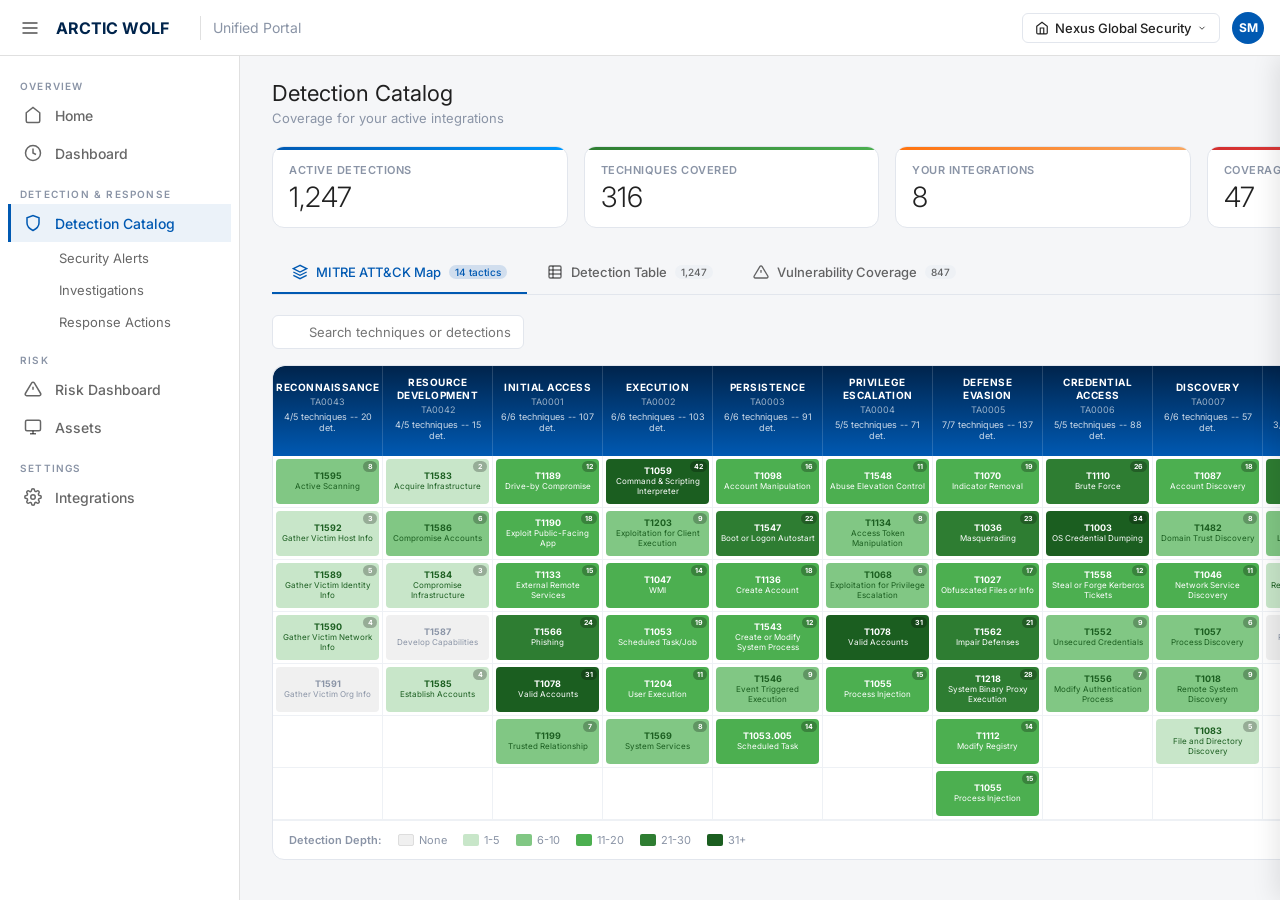
==== static-sites/detection-catalog-v2/index.html @ a6361de7 "Add Detection Catalog v2 prototype as static app MITRE ATT&CK navigator map, detection table with 5 " ====
<!DOCTYPE html>
<html lang="en" data-theme="light">
<head>
<meta charset="UTF-8">
<meta name="viewport" content="width=device-width, initial-scale=1.0">
<title>Detection Catalog v2 -- Prototype</title>
<link href="https://fonts.googleapis.com/css2?family=Inter:wght@300;400;500;600;700&display=swap" rel="stylesheet">
<style>
/* ===================== Fenrir v2 Design Tokens ===================== */
:root {
    --aw-primary-light: #0099FF;
    --aw-primary-main: #0059B2;
    --aw-primary-dark: #00244C;
    --aw-secondary-light: #f8a863;
    --aw-secondary-main: #FF730F;
    --aw-error-light: #ef5350;
    --aw-error-main: #d32f2f;
    --aw-warning-main: #ef6c00;
    --aw-success-light: #4caf50;
    --aw-success-main: #2e7d32;
    --aw-info-main: #1983d4;
    --aw-text-primary: #000000de;
    --aw-text-secondary: #00000099;
    --aw-text-muted: #8A94A6;
    --aw-text-hint: #616161;
    --aw-text-inverse: #FFFFFF;
    --aw-bg-default: #FFFFFF;
    --aw-bg-paper: #FFFFFF;
    --aw-bg-base: #f5f6f8;
    --aw-bg-elevated: #FFFFFF;
    --aw-divider: #E0E0E0;
    --aw-border: #E2E6ED;
    --aw-border-light: #EEF1F5;
    --aw-accent-blue: #2B7DE9;
    --aw-radius-sm: 4px;
    --aw-radius-md: 6px;
    --aw-radius-lg: 8px;
    --aw-shadow-sm: 0 1px 3px rgba(0,0,0,0.08);
    --aw-shadow-md: 0 2px 8px rgba(0,0,0,0.12);
    --aw-shadow-dropdown: 0 4px 20px rgba(0,0,0,0.15);
    --aw-hover-subtle: rgba(0,0,0,0.04);
    --aw-hover-item: rgba(0,89,178,0.06);
    --aw-active-item: rgba(0,89,178,0.08);
    --aw-active-color: var(--aw-primary-main);
    --aw-primary-rgb: 0, 89, 178;
    --aw-success-rgb: 46, 125, 50;
    --aw-secondary-rgb: 255, 115, 15;
    --aw-error-rgb: 198, 40, 40;
    --aw-tint-opacity: 0.15;
    --aw-severity-critical: #d32f2f;
    --aw-severity-high: #ef6c00;
    --aw-severity-medium: #f9a825;
    --aw-severity-low: #2e7d32;
    --sidebar-w: 240px;
    --header-h: 56px;
    --shelf-w: 480px;
}

*, *::before, *::after { margin: 0; padding: 0; box-sizing: border-box; }
body {
    font-family: 'Inter', -apple-system, BlinkMacSystemFont, 'Segoe UI', Roboto, sans-serif;
    background: var(--aw-bg-base);
    color: var(--aw-text-primary);
}
a { text-decoration: none; color: inherit; }

/* ===================== Header ===================== */
.aw-header {
    display: flex; align-items: center; height: var(--header-h);
    background: var(--aw-bg-paper); border-bottom: 1px solid var(--aw-divider);
    padding: 0 16px; position: fixed; top: 0; left: 0; right: 0; z-index: 200;
}
.aw-header .hamburger {
    font-size: 20px; color: var(--aw-text-hint); cursor: pointer; margin-right: 12px;
    background: none; border: none; padding: 4px; display: flex; align-items: center;
}
.aw-header .header-logo { height: 28px; margin-right: 12px; }
.aw-header .sep { width: 1px; height: 24px; background: var(--aw-divider); margin: 0 12px; flex-shrink: 0; }
.aw-header .header-app-name { color: var(--aw-text-muted); font-size: 14px; white-space: nowrap; }
.aw-header .right { margin-left: auto; display: flex; align-items: center; gap: 12px; }
.customer-selector {
    display: flex; align-items: center; gap: 6px; padding: 6px 12px;
    border: 1px solid var(--aw-border); border-radius: var(--aw-radius-md);
    font-size: 13px; font-weight: 500; color: var(--aw-text-primary); cursor: pointer;
    background: var(--aw-bg-paper);
}
.customer-selector:hover { border-color: var(--aw-primary-main); }

/* ===================== Layout ===================== */
.aw-layout { display: flex; margin-top: var(--header-h); min-height: calc(100vh - var(--header-h)); }

/* ===================== Sidebar ===================== */
.aw-sidebar {
    width: var(--sidebar-w); min-width: var(--sidebar-w); background: var(--aw-bg-paper);
    border-right: 1px solid var(--aw-divider); position: fixed; top: var(--header-h); bottom: 0;
    left: 0; z-index: 100; display: flex; flex-direction: column; overflow-y: auto;
}
.nav-section-label {
    padding: 16px 12px 4px; font-size: 10px; font-weight: 600;
    text-transform: uppercase; letter-spacing: 1.2px; color: var(--aw-text-muted);
}
.nav-item {
    display: flex; align-items: center; gap: 12px; padding: 10px 12px; font-size: 14px; font-weight: 500;
    color: var(--aw-text-secondary); cursor: pointer; border-left: 3px solid transparent;
    transition: background 0.15s;
}
.nav-item:hover { background: var(--aw-hover-item); }
.nav-item.active { border-left-color: var(--aw-active-color); background: var(--aw-active-item); color: var(--aw-active-color); }
.nav-icon { width: 20px; display: flex; align-items: center; justify-content: center; flex-shrink: 0; }
.nav-label { flex: 1; }
.sub-item {
    display: block; padding: 8px 12px 8px 48px; font-size: 13px; color: var(--aw-text-secondary);
    cursor: pointer; border-left: 3px solid transparent; transition: background 0.15s;
}
.sub-item:hover { background: var(--aw-hover-item); }
.sub-item.active { border-left-color: var(--aw-active-color); background: var(--aw-active-item); color: var(--aw-active-color); }

/* ===================== Content ===================== */
.aw-content {
    margin-left: var(--sidebar-w); padding: 24px 32px; flex: 1;
    transition: margin-right 0.3s ease;
}
.aw-content.shelf-open { margin-right: var(--shelf-w); }
.page-header { display: flex; align-items: center; justify-content: space-between; margin-bottom: 20px; }
.page-title { font-size: 22px; font-weight: 400; color: var(--aw-text-primary); }

/* ===================== Stat Cards ===================== */
.stats-row { display: grid; grid-template-columns: repeat(5, 1fr); gap: 16px; margin-bottom: 24px; }
.stat-card {
    background: var(--aw-bg-paper); border-radius: 12px; border: 1px solid var(--aw-border);
    padding: 16px; position: relative; overflow: hidden;
}
.stat-card .accent { position: absolute; top: 0; left: 0; right: 0; height: 3px; }
.stat-card .accent.blue { background: linear-gradient(90deg, var(--aw-primary-main), var(--aw-primary-light)); }
.stat-card .accent.green { background: linear-gradient(90deg, var(--aw-success-main), var(--aw-success-light)); }
.stat-card .accent.orange { background: linear-gradient(90deg, var(--aw-secondary-main), var(--aw-secondary-light)); }
.stat-card .accent.red { background: linear-gradient(90deg, var(--aw-error-main), var(--aw-error-light)); }
.stat-label { font-size: 11px; color: var(--aw-text-muted); text-transform: uppercase; letter-spacing: 0.5px; font-weight: 600; margin-bottom: 6px; }
.stat-value { font-size: 28px; font-weight: 300; color: var(--aw-text-primary); line-height: 1; }

/* ===================== Tabs ===================== */
.aw-tabs {
    display: flex; border-bottom: 1px solid var(--aw-border); margin-bottom: 20px;
}
.aw-tab {
    padding: 12px 20px; font-size: 13px; font-weight: 500; cursor: pointer;
    border-bottom: 2px solid transparent; color: var(--aw-text-secondary);
    transition: all 0.15s; background: none; border-top: none; border-left: none; border-right: none;
    font-family: inherit; display: flex; align-items: center; gap: 8px;
}
.aw-tab:hover { color: var(--aw-text-primary); background: var(--aw-hover-item); }
.aw-tab.active { color: var(--aw-active-color); border-bottom-color: var(--aw-active-color); }
.tab-count {
    font-size: 10px; background: var(--aw-border-light); padding: 1px 6px; border-radius: 8px;
}
.aw-tab.active .tab-count { background: rgba(var(--aw-primary-rgb), var(--aw-tint-opacity)); color: var(--aw-active-color); }
.tab-panel { display: none; }
.tab-panel.active { display: block; }

/* ===================== Table Toolbar ===================== */
.toolbar {
    display: flex; align-items: center; gap: 12px; margin-bottom: 16px;
}
.toolbar-search {
    flex: 1; padding: 8px 12px 8px 36px; border: 1px solid var(--aw-border); border-radius: var(--aw-radius-md);
    font-size: 13px; font-family: inherit; outline: none; background: var(--aw-bg-paper); color: var(--aw-text-primary);
    position: relative;
}
.toolbar-search:focus { border-color: var(--aw-active-color); }
.search-wrap { position: relative; flex: 1; }
.search-wrap svg { position: absolute; left: 10px; top: 50%; transform: translateY(-50%); color: var(--aw-text-muted); }
.filter-chips { display: flex; gap: 6px; flex-wrap: wrap; }
.filter-chip {
    padding: 4px 12px; border-radius: 12px; font-size: 11px; font-weight: 500;
    cursor: pointer; background: var(--aw-hover-subtle); color: var(--aw-text-secondary);
    border: 1px solid transparent; transition: all 0.15s;
}
.filter-chip:hover { background: var(--aw-hover-item); }
.filter-chip.active {
    background: rgba(var(--aw-primary-rgb), var(--aw-tint-opacity)); color: var(--aw-active-color);
    border-color: var(--aw-active-color);
}

/* ===================== Data Table ===================== */
.aw-table { width: 100%; border-collapse: collapse; }
.aw-table th {
    text-align: left; padding: 10px 14px; font-size: 11px; font-weight: 600;
    color: var(--aw-text-muted); text-transform: uppercase; letter-spacing: 0.5px;
    border-bottom: 1px solid var(--aw-border); background: var(--aw-bg-paper);
    position: sticky; top: 0; z-index: 5;
}
.aw-table td {
    padding: 10px 14px; font-size: 13px; border-bottom: 1px solid var(--aw-border-light);
    color: var(--aw-text-primary);
}
.aw-table tr { cursor: pointer; transition: background 0.1s; }
.aw-table tbody tr:hover td { background: var(--aw-hover-item); }
.aw-table tbody tr.selected td { background: var(--aw-active-item); }

/* ===================== Badges ===================== */
.badge {
    display: inline-flex; align-items: center; gap: 4px; padding: 3px 10px;
    border-radius: 12px; font-size: 11px; font-weight: 600; text-transform: uppercase; letter-spacing: 0.3px;
}
.badge.ga { background: rgba(var(--aw-success-rgb), var(--aw-tint-opacity)); color: var(--aw-success-main); }
.badge.beta { background: rgba(var(--aw-primary-rgb), var(--aw-tint-opacity)); color: var(--aw-primary-main); }
.badge.new-badge {
    background: rgba(var(--aw-secondary-rgb), var(--aw-tint-opacity)); color: var(--aw-secondary-main);
    font-size: 9px; padding: 2px 6px; margin-left: 6px;
}
.badge.high { background: rgba(var(--aw-success-rgb), var(--aw-tint-opacity)); color: var(--aw-success-main); }
.badge.medium { background: rgba(var(--aw-secondary-rgb), var(--aw-tint-opacity)); color: var(--aw-warning-main); }
.badge.low { background: rgba(var(--aw-error-rgb), var(--aw-tint-opacity)); color: var(--aw-error-main); }

/* ===================== MITRE ATT&CK Navigator Matrix ===================== */
.mitre-matrix-wrap {
    background: var(--aw-bg-paper); border: 1px solid var(--aw-border); border-radius: 12px;
    overflow-x: auto; padding: 0;
}
.mitre-matrix {
    display: grid; grid-template-columns: repeat(14, minmax(110px, 1fr));
    min-width: 1540px; gap: 0;
}
.tactic-col { display: flex; flex-direction: column; }
.tactic-header-cell {
    background: linear-gradient(180deg, var(--aw-primary-dark) 0%, var(--aw-primary-main) 100%);
    color: #fff; padding: 10px 6px; text-align: center; position: sticky; top: 0; z-index: 5;
    border-right: 1px solid rgba(255,255,255,0.15);
    height: 90px; display: flex; flex-direction: column; align-items: center; justify-content: center;
}
.tactic-col:first-child .tactic-header-cell { border-radius: 12px 0 0 0; }
.tactic-col:last-child .tactic-header-cell { border-radius: 0 12px 0 0; border-right: none; }
.tactic-header-cell .tactic-name { font-size: 10px; font-weight: 700; text-transform: uppercase; letter-spacing: 0.5px; line-height: 1.3; }
.tactic-header-cell .tactic-id { font-size: 9px; opacity: 0.6; margin-top: 2px; }
.tactic-header-cell .tactic-stats { font-size: 9px; opacity: 0.8; margin-top: 4px; }
.tactic-header-cell .tactic-bar { height: 3px; background: rgba(255,255,255,0.2); border-radius: 2px; margin-top: 6px; overflow: hidden; }
.tactic-header-cell .tactic-bar-fill { height: 100%; background: rgba(255,255,255,0.8); border-radius: 2px; }
.technique-cells { flex: 1; }
.technique-cell {
    padding: 3px; border-right: 1px solid var(--aw-border-light);
    border-bottom: 1px solid var(--aw-border-light);
    height: 52px; /* fixed height for cross-column row alignment */
}
.tactic-col:last-child .technique-cell { border-right: none; }
.tech-box {
    border-radius: var(--aw-radius-sm); padding: 4px 4px; cursor: pointer;
    transition: all 0.15s; text-align: center; position: relative;
    height: 100%; width: 100%;
    display: flex; flex-direction: column; align-items: center; justify-content: center;
}
.tech-box:hover { transform: scale(1.05); z-index: 2; box-shadow: var(--aw-shadow-md); }
.tech-box.selected { outline: 2px solid var(--aw-primary-main); outline-offset: 1px; }
.tech-box .tech-id { font-size: 9px; font-weight: 700; line-height: 1; }
.tech-box .tech-name { font-size: 8px; line-height: 1.2; margin-top: 2px; max-height: 20px; overflow: hidden; }
.tech-box .tech-count-badge {
    position: absolute; top: 2px; right: 2px; font-size: 7px; font-weight: 700;
    background: rgba(0,0,0,0.25); color: #fff; border-radius: 6px; padding: 1px 4px; min-width: 14px;
}
/* Heat levels */
.tech-box.heat-0 { background: #f0f0f0; color: var(--aw-text-muted); }
.tech-box.heat-0 .tech-count-badge { background: #ccc; color: #888; }
.tech-box.heat-1 { background: #c8e6c9; color: #1b5e20; }
.tech-box.heat-2 { background: #81c784; color: #1b5e20; }
.tech-box.heat-3 { background: #4caf50; color: #fff; }
.tech-box.heat-4 { background: #2e7d32; color: #fff; }
.tech-box.heat-5 { background: #1b5e20; color: #fff; }
/* Legend */
.matrix-legend {
    display: flex; align-items: center; gap: 16px; padding: 12px 16px;
    border-top: 1px solid var(--aw-border-light); font-size: 11px; color: var(--aw-text-muted);
}
.legend-item { display: flex; align-items: center; gap: 5px; }
.legend-swatch { width: 16px; height: 12px; border-radius: 2px; }
.empty-cell { height: 100%; }

/* ===================== Slide-out Detail Shelf ===================== */
.detail-shelf {
    position: fixed; top: var(--header-h); right: 0; bottom: 0; width: var(--shelf-w);
    background: var(--aw-bg-paper); border-left: 1px solid var(--aw-divider);
    box-shadow: -4px 0 24px rgba(0,0,0,0.1); z-index: 150;
    display: flex; flex-direction: column;
    transform: translateX(100%); transition: transform 0.3s ease;
}
.detail-shelf.open { transform: translateX(0); }
.shelf-header {
    padding: 16px 20px; border-bottom: 1px solid var(--aw-divider);
    display: flex; align-items: center; justify-content: space-between; flex-shrink: 0;
}
.shelf-header .shelf-title { font-size: 16px; font-weight: 600; color: var(--aw-text-primary); flex: 1; margin-right: 12px; }
.shelf-close {
    background: none; border: none; cursor: pointer; padding: 6px;
    color: var(--aw-text-hint); border-radius: var(--aw-radius-sm);
    display: flex; align-items: center; transition: all 0.15s;
}
.shelf-close:hover { color: var(--aw-text-primary); background: var(--aw-hover-subtle); }

/* View toggle */
.view-toggle {
    display: inline-flex; border: 1px solid var(--aw-border); border-radius: 16px; padding: 2px;
    background: var(--aw-bg-base); flex-shrink: 0;
}
.view-toggle-btn {
    padding: 4px 14px; border-radius: 14px; font-size: 11px; font-weight: 600;
    cursor: pointer; border: none; background: transparent; color: var(--aw-text-muted);
    transition: all 0.2s; font-family: inherit;
}
.view-toggle-btn.active {
    background: var(--aw-bg-paper); color: var(--aw-primary-main);
    box-shadow: 0 1px 3px rgba(0,0,0,0.1);
}

.shelf-body { flex: 1; overflow-y: auto; padding: 20px; }
.shelf-section { margin-bottom: 20px; }
.shelf-section-title {
    font-size: 11px; font-weight: 700; text-transform: uppercase; letter-spacing: 1px;
    color: var(--aw-text-muted); margin-bottom: 10px; padding-bottom: 6px;
    border-bottom: 1px solid var(--aw-border-light);
}
.shelf-field { margin-bottom: 12px; }
.shelf-field-label { font-size: 11px; color: var(--aw-text-muted); font-weight: 500; margin-bottom: 3px; }
.shelf-field-value { font-size: 13px; color: var(--aw-text-primary); line-height: 1.5; }
.shelf-field-value.mono { font-family: 'SF Mono', 'Fira Code', monospace; font-size: 12px; }

.ai-summary-box {
    background: linear-gradient(135deg, rgba(var(--aw-secondary-rgb), 0.05) 0%, rgba(var(--aw-primary-rgb), 0.05) 100%);
    border: 1px solid rgba(var(--aw-secondary-rgb), 0.2);
    border-radius: var(--aw-radius-lg); padding: 14px; font-size: 13px; line-height: 1.6;
    color: var(--aw-text-primary);
}
.ai-summary-box .ai-label {
    font-size: 10px; font-weight: 700; color: var(--aw-secondary-main);
    text-transform: uppercase; letter-spacing: 0.5px; margin-bottom: 6px;
    display: flex; align-items: center; gap: 6px;
}

.mitre-tag {
    display: inline-flex; align-items: center; gap: 4px; padding: 4px 10px;
    background: rgba(var(--aw-primary-rgb), var(--aw-tint-opacity));
    border-radius: var(--aw-radius-sm); font-size: 11px; font-weight: 500;
    color: var(--aw-primary-main); margin: 2px;
}

.code-block {
    background: #1e1e2e; color: #cdd6f4; border-radius: var(--aw-radius-md);
    padding: 14px; font-family: 'SF Mono', 'Fira Code', monospace; font-size: 11px;
    line-height: 1.6; overflow-x: auto; max-height: 300px; overflow-y: auto;
    white-space: pre-wrap; word-break: break-all;
}

.internal-only { display: none; }
.shelf-body.internal .internal-only { display: block; }

.log-source-tag {
    display: inline-flex; padding: 3px 8px; background: var(--aw-hover-subtle);
    border-radius: var(--aw-radius-sm); font-size: 11px; color: var(--aw-text-secondary);
    margin: 2px;
}

/* ===================== Empty State ===================== */
.empty-shelf {
    display: flex; flex-direction: column; align-items: center; justify-content: center;
    height: 100%; color: var(--aw-text-muted); text-align: center; padding: 40px;
}
.empty-shelf svg { width: 48px; height: 48px; margin-bottom: 16px; opacity: 0.3; }
.empty-shelf .empty-text { font-size: 14px; font-weight: 500; margin-bottom: 4px; }
.empty-shelf .empty-hint { font-size: 12px; }

/* ===================== Pagination ===================== */
.pagination {
    display: flex; align-items: center; justify-content: space-between; padding: 12px 0;
    font-size: 12px; color: var(--aw-text-muted);
}
.pagination-buttons { display: flex; gap: 4px; }
.pagination-btn {
    padding: 6px 10px; border: 1px solid var(--aw-border); border-radius: var(--aw-radius-sm);
    background: var(--aw-bg-paper); cursor: pointer; font-size: 12px; font-family: inherit;
    color: var(--aw-text-secondary); transition: all 0.15s;
}
.pagination-btn:hover { border-color: var(--aw-primary-main); color: var(--aw-primary-main); }
.pagination-btn.active { background: var(--aw-primary-main); color: #fff; border-color: var(--aw-primary-main); }

/* ===================== Vulnerability Coverage Tab ===================== */
.vuln-search-panel {
    background: var(--aw-bg-paper); border: 1px solid var(--aw-border); border-radius: 12px;
    padding: 20px; margin-bottom: 20px;
}
.vuln-search-panel h2 { font-size: 16px; font-weight: 600; margin: 0 0 16px 0; }
.vuln-search-row { display: flex; gap: 12px; align-items: flex-end; flex-wrap: wrap; }
.vuln-form-group { display: flex; flex-direction: column; gap: 4px; }
.vuln-form-label { font-size: 11px; font-weight: 600; color: var(--aw-text-muted); text-transform: uppercase; letter-spacing: 0.5px; }
.vuln-form-input {
    padding: 8px 14px; border: 1px solid var(--aw-border); border-radius: var(--aw-radius-md);
    font-size: 13px; font-family: inherit; background: var(--aw-bg-paper); color: var(--aw-text-primary); outline: none;
}
.vuln-form-input:focus { border-color: var(--aw-active-color); }
.vuln-form-select {
    padding: 8px 14px; border: 1px solid var(--aw-border); border-radius: var(--aw-radius-md);
    font-size: 13px; font-family: inherit; background: var(--aw-bg-paper); color: var(--aw-text-primary); min-width: 150px;
}
.vuln-btn-primary {
    padding: 8px 20px; border-radius: var(--aw-radius-md); border: none;
    background: var(--aw-primary-main); color: #fff; font-size: 13px; font-weight: 500;
    cursor: pointer; font-family: inherit; transition: background 0.15s;
}
.vuln-btn-primary:hover { background: var(--aw-primary-dark); }
.vuln-btn-outline {
    padding: 8px 16px; border-radius: var(--aw-radius-md); border: 1px solid var(--aw-border);
    background: var(--aw-bg-paper); color: var(--aw-text-muted); font-size: 13px;
    cursor: pointer; font-family: inherit; transition: all 0.15s;
}
.vuln-btn-outline:hover { border-color: var(--aw-primary-main); color: var(--aw-primary-main); }
.vuln-filter-row { display: flex; gap: 12px; margin-bottom: 16px; flex-wrap: wrap; align-items: center; }
.vuln-filter-select {
    padding: 6px 12px; border: 1px solid var(--aw-border); border-radius: var(--aw-radius-md);
    font-size: 12px; font-family: inherit; background: var(--aw-bg-paper); min-width: 160px;
}
.vuln-clear-link { color: var(--aw-primary-main); text-decoration: none; font-size: 12px; cursor: pointer; }
.vuln-clear-link:hover { text-decoration: underline; }
.cvss-badge {
    display: inline-flex; align-items: center; justify-content: center; min-width: 36px;
    padding: 3px 8px; border-radius: 12px; font-size: 12px; font-weight: 700; color: #fff;
}
.cvss-critical { background: var(--aw-severity-critical); }
.cvss-high { background: var(--aw-severity-high); }
.cvss-medium { background: var(--aw-severity-medium); color: #333; }
.cvss-low { background: var(--aw-severity-low); }
.detection-link-badge {
    display: inline-flex; align-items: center; gap: 4px; padding: 3px 10px;
    border-radius: 12px; font-size: 11px; font-weight: 600; cursor: pointer;
}
.detection-link-badge.has-det {
    background: rgba(var(--aw-success-rgb), var(--aw-tint-opacity)); color: var(--aw-success-main);
}
.detection-link-badge.no-det {
    background: rgba(var(--aw-error-rgb), 0.08); color: var(--aw-text-muted);
}
.vuln-results-header {
    display: flex; align-items: center; justify-content: space-between; margin-bottom: 12px;
}
.vuln-results-header h2 { font-size: 16px; font-weight: 600; margin: 0; }
.vuln-count { font-size: 12px; color: var(--aw-text-muted); }
.stat-card .accent.purple { background: linear-gradient(90deg, #7b1fa2, #ba68c8); }

/* ===================== Responsive ===================== */
@media (max-width: 1200px) {
    .stats-row { grid-template-columns: repeat(3, 1fr); }
}
@media (max-width: 800px) {
    .stats-row { grid-template-columns: repeat(2, 1fr); }
}
</style>
</head>
<body>

<!-- ===================== HEADER ===================== -->
<header class="aw-header">
    <button class="hamburger">
        <svg width="20" height="20" viewBox="0 0 24 24" fill="none" stroke="currentColor" stroke-width="2"><line x1="3" y1="6" x2="21" y2="6"/><line x1="3" y1="12" x2="21" y2="12"/><line x1="3" y1="18" x2="21" y2="18"/></svg>
    </button>
    <svg class="header-logo" viewBox="0 0 120 28" fill="none"><text x="0" y="20" font-family="Inter" font-size="16" font-weight="700" fill="#00244C">ARCTIC WOLF</text></svg>
    <div class="sep"></div>
    <span class="header-app-name">Unified Portal</span>
    <div class="right">
        <div class="customer-selector" id="customerSelector">
            <svg width="14" height="14" viewBox="0 0 24 24" fill="none" stroke="currentColor" stroke-width="2"><path d="M3 9l9-7 9 7v11a2 2 0 0 1-2 2H5a2 2 0 0 1-2-2z"/><polyline points="9 22 9 12 15 12 15 22"/></svg>
            <span>Nexus Global Security</span>
            <svg width="10" height="10" viewBox="0 0 24 24" fill="none" stroke="currentColor" stroke-width="2"><polyline points="6 9 12 15 18 9"/></svg>
        </div>
        <div style="width:32px;height:32px;border-radius:50%;background:var(--aw-primary-main);display:flex;align-items:center;justify-content:center;color:#fff;font-size:12px;font-weight:700;">SM</div>
    </div>
</header>

<!-- ===================== LAYOUT ===================== -->
<div class="aw-layout">

<!-- ===================== SIDEBAR ===================== -->
<nav class="aw-sidebar">
    <div style="padding:8px;">
        <div class="nav-section-label">OVERVIEW</div>
        <div class="nav-item"><span class="nav-icon"><svg width="18" height="18" viewBox="0 0 24 24" fill="none" stroke="currentColor" stroke-width="2"><path d="M3 9l9-7 9 7v11a2 2 0 0 1-2 2H5a2 2 0 0 1-2-2z"/></svg></span><span class="nav-label">Home</span></div>
        <div class="nav-item"><span class="nav-icon"><svg width="18" height="18" viewBox="0 0 24 24" fill="none" stroke="currentColor" stroke-width="2"><circle cx="12" cy="12" r="10"/><path d="M12 6v6l4 2"/></svg></span><span class="nav-label">Dashboard</span></div>

        <div class="nav-section-label">DETECTION & RESPONSE</div>
        <div class="nav-item active"><span class="nav-icon"><svg width="18" height="18" viewBox="0 0 24 24" fill="none" stroke="currentColor" stroke-width="2"><path d="M12 22s8-4 8-10V5l-8-3-8 3v7c0 6 8 10 8 10z"/></svg></span><span class="nav-label">Detection Catalog</span></div>
        <div class="sub-item">Security Alerts</div>
        <div class="sub-item">Investigations</div>
        <div class="sub-item">Response Actions</div>

        <div class="nav-section-label">RISK</div>
        <div class="nav-item"><span class="nav-icon"><svg width="18" height="18" viewBox="0 0 24 24" fill="none" stroke="currentColor" stroke-width="2"><path d="M10.29 3.86L1.82 18a2 2 0 0 0 1.71 3h16.94a2 2 0 0 0 1.71-3L13.71 3.86a2 2 0 0 0-3.42 0z"/><line x1="12" y1="9" x2="12" y2="13"/><line x1="12" y1="17" x2="12.01" y2="17"/></svg></span><span class="nav-label">Risk Dashboard</span></div>
        <div class="nav-item"><span class="nav-icon"><svg width="18" height="18" viewBox="0 0 24 24" fill="none" stroke="currentColor" stroke-width="2"><rect x="2" y="3" width="20" height="14" rx="2" ry="2"/><line x1="8" y1="21" x2="16" y2="21"/><line x1="12" y1="17" x2="12" y2="21"/></svg></span><span class="nav-label">Assets</span></div>

        <div class="nav-section-label">SETTINGS</div>
        <div class="nav-item"><span class="nav-icon"><svg width="18" height="18" viewBox="0 0 24 24" fill="none" stroke="currentColor" stroke-width="2"><circle cx="12" cy="12" r="3"/><path d="M19.4 15a1.65 1.65 0 0 0 .33 1.82l.06.06a2 2 0 0 1 0 2.83 2 2 0 0 1-2.83 0l-.06-.06a1.65 1.65 0 0 0-1.82-.33 1.65 1.65 0 0 0-1 1.51V21a2 2 0 0 1-2 2 2 2 0 0 1-2-2v-.09A1.65 1.65 0 0 0 9 19.4a1.65 1.65 0 0 0-1.82.33l-.06.06a2 2 0 0 1-2.83 0 2 2 0 0 1 0-2.83l.06-.06A1.65 1.65 0 0 0 4.68 15a1.65 1.65 0 0 0-1.51-1H3a2 2 0 0 1-2-2 2 2 0 0 1 2-2h.09A1.65 1.65 0 0 0 4.6 9a1.65 1.65 0 0 0-.33-1.82l-.06-.06a2 2 0 0 1 0-2.83 2 2 0 0 1 2.83 0l.06.06A1.65 1.65 0 0 0 9 4.68a1.65 1.65 0 0 0 1-1.51V3a2 2 0 0 1 2-2 2 2 0 0 1 2 2v.09a1.65 1.65 0 0 0 1 1.51 1.65 1.65 0 0 0 1.82-.33l.06-.06a2 2 0 0 1 2.83 0 2 2 0 0 1 0 2.83l-.06.06a1.65 1.65 0 0 0-.33 1.82V9a1.65 1.65 0 0 0 1.51 1H21a2 2 0 0 1 2 2 2 2 0 0 1-2 2h-.09a1.65 1.65 0 0 0-1.51 1z"/></svg></span><span class="nav-label">Integrations</span></div>
    </div>
</nav>

<!-- ===================== MAIN CONTENT ===================== -->
<main class="aw-content" id="mainContent">
    <!-- Page Header -->
    <div class="page-header">
        <div>
            <div class="page-title">Detection Catalog</div>
            <div style="font-size:13px;color:var(--aw-text-muted);margin-top:4px;">Coverage for your active integrations</div>
        </div>
        <div style="display:flex;align-items:center;gap:12px;">
            <div style="font-size:12px;color:var(--aw-text-muted);display:flex;align-items:center;gap:6px;">
                <span style="width:8px;height:8px;background:var(--aw-success-main);border-radius:50%;display:inline-block;animation:pulse 2s infinite;"></span>
                Updated 2 hours ago
            </div>
        </div>
    </div>

    <!-- Stat Cards -->
    <div class="stats-row">
        <div class="stat-card">
            <div class="accent blue"></div>
            <div class="stat-label">Active Detections</div>
            <div class="stat-value">1,247</div>
        </div>
        <div class="stat-card">
            <div class="accent green"></div>
            <div class="stat-label">Techniques Covered</div>
            <div class="stat-value">316</div>
        </div>
        <div class="stat-card">
            <div class="accent orange"></div>
            <div class="stat-label">Your Integrations</div>
            <div class="stat-value">8</div>
        </div>
        <div class="stat-card">
            <div class="accent red"></div>
            <div class="stat-label">Coverage Gaps</div>
            <div class="stat-value">47</div>
        </div>
        <div class="stat-card">
            <div class="accent purple"></div>
            <div class="stat-label">CVE Coverage</div>
            <div class="stat-value">847</div>
        </div>
    </div>

    <!-- View Tabs -->
    <div class="aw-tabs">
        <button class="aw-tab active" data-tab="mitre">
            <svg width="16" height="16" viewBox="0 0 24 24" fill="none" stroke="currentColor" stroke-width="2"><polygon points="12 2 2 7 12 12 22 7 12 2"/><polyline points="2 17 12 22 22 17"/><polyline points="2 12 12 17 22 12"/></svg>
            MITRE ATT&CK Map
            <span class="tab-count">14 tactics</span>
        </button>
        <button class="aw-tab" data-tab="table">
            <svg width="16" height="16" viewBox="0 0 24 24" fill="none" stroke="currentColor" stroke-width="2"><rect x="3" y="3" width="18" height="18" rx="2" ry="2"/><line x1="3" y1="9" x2="21" y2="9"/><line x1="3" y1="15" x2="21" y2="15"/><line x1="9" y1="3" x2="9" y2="21"/></svg>
            Detection Table
            <span class="tab-count">1,247</span>
        </button>
        <button class="aw-tab" data-tab="vulns">
            <svg width="16" height="16" viewBox="0 0 24 24" fill="none" stroke="currentColor" stroke-width="2"><path d="M10.29 3.86L1.82 18a2 2 0 0 0 1.71 3h16.94a2 2 0 0 0 1.71-3L13.71 3.86a2 2 0 0 0-3.42 0z"/><line x1="12" y1="9" x2="12" y2="13"/><line x1="12" y1="17" x2="12.01" y2="17"/></svg>
            Vulnerability Coverage
            <span class="tab-count">847</span>
        </button>
    </div>

    <!-- =================== MITRE MAP VIEW =================== -->
    <div class="tab-panel active" id="panel-mitre">
        <!-- Toolbar -->
        <div class="toolbar">
            <div class="search-wrap">
                <svg width="16" height="16" viewBox="0 0 24 24" fill="none" stroke="currentColor" stroke-width="2"><circle cx="11" cy="11" r="8"/><line x1="21" y1="21" x2="16.65" y2="16.65"/></svg>
                <input class="toolbar-search" placeholder="Search techniques or detections..." id="mitreSearch">
            </div>
            <div class="filter-chips">
                <span class="filter-chip active" data-filter="all">All</span>
                <span class="filter-chip" data-filter="covered">Covered</span>
                <span class="filter-chip" data-filter="gaps">Gaps</span>
            </div>
        </div>

        <!-- Navigator Matrix -->
        <div class="mitre-matrix-wrap">
            <div class="mitre-matrix" id="mitreMatrix"></div>
            <div class="matrix-legend">
                <span style="font-weight:600;">Detection Depth:</span>
                <div class="legend-item"><div class="legend-swatch" style="background:#f0f0f0;border:1px solid #ddd;"></div> None</div>
                <div class="legend-item"><div class="legend-swatch" style="background:#c8e6c9;"></div> 1-5</div>
                <div class="legend-item"><div class="legend-swatch" style="background:#81c784;"></div> 6-10</div>
                <div class="legend-item"><div class="legend-swatch" style="background:#4caf50;"></div> 11-20</div>
                <div class="legend-item"><div class="legend-swatch" style="background:#2e7d32;"></div> 21-30</div>
                <div class="legend-item"><div class="legend-swatch" style="background:#1b5e20;"></div> 31+</div>
            </div>
        </div>
    </div>

    <!-- =================== TABLE VIEW =================== -->
    <div class="tab-panel" id="panel-table">
        <!-- Toolbar -->
        <div class="toolbar">
            <div class="search-wrap">
                <svg width="16" height="16" viewBox="0 0 24 24" fill="none" stroke="currentColor" stroke-width="2"><circle cx="11" cy="11" r="8"/><line x1="21" y1="21" x2="16.65" y2="16.65"/></svg>
                <input class="toolbar-search" placeholder="Search detections by name, description, MITRE technique..." id="tableSearch">
            </div>
            <div class="filter-chips">
                <span class="filter-chip active">All</span>
                <span class="filter-chip">GA</span>
                <span class="filter-chip">Beta</span>
                <span class="filter-chip">Sigma</span>
                <span class="filter-chip">Stateful</span>
                <span class="filter-chip">Snort</span>
                <span class="filter-chip">Batch</span>
                <span class="filter-chip">Intention</span>
            </div>
        </div>

        <!-- Table -->
        <div style="background:var(--aw-bg-paper);border-radius:12px;border:1px solid var(--aw-border);overflow:hidden;">
            <table class="aw-table">
                <thead>
                    <tr>
                        <th style="width:30%;">Detection</th>
                        <th>Status</th>
                        <th>Type</th>
                        <th>Log Source</th>
                        <th>MITRE Tactic</th>
                        <th>Confidence</th>
                        <th style="width:90px;">Added</th>
                    </tr>
                </thead>
                <tbody id="tableBody"></tbody>
            </table>
        </div>

        <!-- Pagination -->
        <div class="pagination">
            <span>Showing 1-25 of 1,247 detections</span>
            <div class="pagination-buttons">
                <button class="pagination-btn">&laquo;</button>
                <button class="pagination-btn active">1</button>
                <button class="pagination-btn">2</button>
                <button class="pagination-btn">3</button>
                <button class="pagination-btn">...</button>
                <button class="pagination-btn">50</button>
                <button class="pagination-btn">&raquo;</button>
            </div>
        </div>
    </div>

    <!-- =================== VULNERABILITY COVERAGE VIEW =================== -->
    <div class="tab-panel" id="panel-vulns">
        <!-- Search Panel -->
        <div class="vuln-search-panel">
            <h2>Vulnerability Catalog Search</h2>
            <div class="vuln-search-row">
                <div class="vuln-form-group" style="flex:1">
                    <div class="vuln-form-label">Search</div>
                    <input type="text" class="vuln-form-input" placeholder="CVE ID, vulnerability name, or keyword..." id="vulnSearch">
                </div>
                <div class="vuln-form-group">
                    <div class="vuln-form-label">Category</div>
                    <select class="vuln-form-select" id="vulnCategory">
                        <option>All Categories</option>
                        <option>Network</option>
                        <option>Web Application</option>
                        <option>Operating System</option>
                        <option>Cloud Misconfiguration</option>
                        <option>Identity & Access</option>
                    </select>
                </div>
                <div class="vuln-form-group">
                    <div class="vuln-form-label">Date Range</div>
                    <div style="display:flex;gap:8px;align-items:center">
                        <input type="date" class="vuln-form-input" value="2026-01-01">
                        <span style="color:var(--aw-text-muted);font-size:12px;">to</span>
                        <input type="date" class="vuln-form-input" value="2026-04-10">
                    </div>
                </div>
                <button class="vuln-btn-primary">Search</button>
                <button class="vuln-btn-outline">Reset</button>
            </div>
        </div>

        <!-- Filters -->
        <div class="vuln-filter-row">
            <select class="vuln-filter-select"><option>Select source</option><option>IVA</option><option>Agent</option><option>EVA</option><option>CloudSploit</option></select>
            <select class="vuln-filter-select"><option>Select severity</option><option>Critical</option><option>High</option><option>Medium</option><option>Low</option></select>
            <select class="vuln-filter-select"><option>Select platform</option><option>Windows</option><option>Linux</option><option>macOS</option><option>Cross-platform</option><option>AWS</option><option>Azure</option><option>GCP</option></select>
            <select class="vuln-filter-select"><option>Detection status</option><option>Has Detection</option><option>No Detection</option></select>
            <a class="vuln-clear-link">Clear Filters</a>
        </div>

        <!-- Results Header -->
        <div class="vuln-results-header">
            <h2>Vulnerability Coverage Results</h2>
            <span class="vuln-count" id="vulnCount">Showing 12 of 847 vulnerabilities</span>
        </div>

        <!-- Results Table -->
        <div style="background:var(--aw-bg-paper);border-radius:12px;border:1px solid var(--aw-border);overflow:hidden;">
            <table class="aw-table">
                <thead>
                    <tr>
                        <th style="width:30%;">Vulnerability</th>
                        <th>CVE</th>
                        <th>Source</th>
                        <th>Platform</th>
                        <th>Severity</th>
                        <th>CVSS</th>
                        <th>Detection</th>
                        <th style="width:80px;">Published</th>
                    </tr>
                </thead>
                <tbody id="vulnTableBody"></tbody>
            </table>
        </div>

        <!-- Pagination -->
        <div class="pagination">
            <span>Showing 1-12 of 847 vulnerabilities with detection coverage</span>
            <div class="pagination-buttons">
                <button class="pagination-btn">&laquo;</button>
                <button class="pagination-btn active">1</button>
                <button class="pagination-btn">2</button>
                <button class="pagination-btn">3</button>
                <button class="pagination-btn">...</button>
                <button class="pagination-btn">71</button>
                <button class="pagination-btn">&raquo;</button>
            </div>
        </div>
    </div>
</main>

<!-- ===================== DETAIL SHELF ===================== -->
<aside class="detail-shelf" id="detailShelf">
    <div class="shelf-header">
        <span class="shelf-title" id="shelfTitle">Detection Details</span>
        <div class="view-toggle" id="viewToggle">
            <button class="view-toggle-btn active" data-view="external">External</button>
            <button class="view-toggle-btn" data-view="internal">Internal</button>
        </div>
        <button class="shelf-close" id="shelfClose" style="margin-left:12px;">
            <svg width="18" height="18" viewBox="0 0 24 24" fill="none" stroke="currentColor" stroke-width="2"><line x1="18" y1="6" x2="6" y2="18"/><line x1="6" y1="6" x2="18" y2="18"/></svg>
        </button>
    </div>
    <div class="shelf-body" id="shelfBody">
        <div class="empty-shelf">
            <svg viewBox="0 0 24 24" fill="none" stroke="currentColor" stroke-width="1.5"><path d="M12 22s8-4 8-10V5l-8-3-8 3v7c0 6 8 10 8 10z"/></svg>
            <div class="empty-text">Select a detection</div>
            <div class="empty-hint">Click any detection or technique to view details</div>
        </div>
    </div>
</aside>

</div><!-- /aw-layout -->

<style>@keyframes pulse { 0%,100%{opacity:1} 50%{opacity:.5} }</style>

<script>
// ===================== MOCK DATA =====================
const TACTICS = [
    { id: 'TA0043', name: 'Reconnaissance', techniques: [
        { id: 'T1595', name: 'Active Scanning', count: 8 },
        { id: 'T1592', name: 'Gather Victim Host Info', count: 3 },
        { id: 'T1589', name: 'Gather Victim Identity Info', count: 5 },
        { id: 'T1590', name: 'Gather Victim Network Info', count: 4 },
        { id: 'T1591', name: 'Gather Victim Org Info', count: 0 },
    ]},
    { id: 'TA0042', name: 'Resource Development', techniques: [
        { id: 'T1583', name: 'Acquire Infrastructure', count: 2 },
        { id: 'T1586', name: 'Compromise Accounts', count: 6 },
        { id: 'T1584', name: 'Compromise Infrastructure', count: 3 },
        { id: 'T1587', name: 'Develop Capabilities', count: 0 },
        { id: 'T1585', name: 'Establish Accounts', count: 4 },
    ]},
    { id: 'TA0001', name: 'Initial Access', techniques: [
        { id: 'T1189', name: 'Drive-by Compromise', count: 12 },
        { id: 'T1190', name: 'Exploit Public-Facing App', count: 18 },
        { id: 'T1133', name: 'External Remote Services', count: 15 },
        { id: 'T1566', name: 'Phishing', count: 24 },
        { id: 'T1078', name: 'Valid Accounts', count: 31 },
        { id: 'T1199', name: 'Trusted Relationship', count: 7 },
    ]},
    { id: 'TA0002', name: 'Execution', techniques: [
        { id: 'T1059', name: 'Command & Scripting Interpreter', count: 42 },
        { id: 'T1203', name: 'Exploitation for Client Execution', count: 9 },
        { id: 'T1047', name: 'WMI', count: 14 },
        { id: 'T1053', name: 'Scheduled Task/Job', count: 19 },
        { id: 'T1204', name: 'User Execution', count: 11 },
        { id: 'T1569', name: 'System Services', count: 8 },
    ]},
    { id: 'TA0003', name: 'Persistence', techniques: [
        { id: 'T1098', name: 'Account Manipulation', count: 16 },
        { id: 'T1547', name: 'Boot or Logon Autostart', count: 22 },
        { id: 'T1136', name: 'Create Account', count: 18 },
        { id: 'T1543', name: 'Create or Modify System Process', count: 12 },
        { id: 'T1546', name: 'Event Triggered Execution', count: 9 },
        { id: 'T1053.005', name: 'Scheduled Task', count: 14 },
    ]},
    { id: 'TA0004', name: 'Privilege Escalation', techniques: [
        { id: 'T1548', name: 'Abuse Elevation Control', count: 11 },
        { id: 'T1134', name: 'Access Token Manipulation', count: 8 },
        { id: 'T1068', name: 'Exploitation for Privilege Escalation', count: 6 },
        { id: 'T1078', name: 'Valid Accounts', count: 31 },
        { id: 'T1055', name: 'Process Injection', count: 15 },
    ]},
    { id: 'TA0005', name: 'Defense Evasion', techniques: [
        { id: 'T1070', name: 'Indicator Removal', count: 19 },
        { id: 'T1036', name: 'Masquerading', count: 23 },
        { id: 'T1027', name: 'Obfuscated Files or Info', count: 17 },
        { id: 'T1562', name: 'Impair Defenses', count: 21 },
        { id: 'T1218', name: 'System Binary Proxy Execution', count: 28 },
        { id: 'T1112', name: 'Modify Registry', count: 14 },
        { id: 'T1055', name: 'Process Injection', count: 15 },
    ]},
    { id: 'TA0006', name: 'Credential Access', techniques: [
        { id: 'T1110', name: 'Brute Force', count: 26 },
        { id: 'T1003', name: 'OS Credential Dumping', count: 34 },
        { id: 'T1558', name: 'Steal or Forge Kerberos Tickets', count: 12 },
        { id: 'T1552', name: 'Unsecured Credentials', count: 9 },
        { id: 'T1556', name: 'Modify Authentication Process', count: 7 },
    ]},
    { id: 'TA0007', name: 'Discovery', techniques: [
        { id: 'T1087', name: 'Account Discovery', count: 18 },
        { id: 'T1482', name: 'Domain Trust Discovery', count: 8 },
        { id: 'T1046', name: 'Network Service Discovery', count: 11 },
        { id: 'T1057', name: 'Process Discovery', count: 6 },
        { id: 'T1018', name: 'Remote System Discovery', count: 9 },
        { id: 'T1083', name: 'File and Directory Discovery', count: 5 },
    ]},
    { id: 'TA0008', name: 'Lateral Movement', techniques: [
        { id: 'T1021', name: 'Remote Services', count: 22 },
        { id: 'T1570', name: 'Lateral Tool Transfer', count: 8 },
        { id: 'T1563', name: 'Remote Service Session Hijacking', count: 4 },
        { id: 'T1091', name: 'Replication Through Removable Media', count: 0 },
    ]},
    { id: 'TA0009', name: 'Collection', techniques: [
        { id: 'T1560', name: 'Archive Collected Data', count: 7 },
        { id: 'T1005', name: 'Data from Local System', count: 11 },
        { id: 'T1114', name: 'Email Collection', count: 14 },
        { id: 'T1119', name: 'Automated Collection', count: 5 },
    ]},
    { id: 'TA0011', name: 'Command and Control', techniques: [
        { id: 'T1071', name: 'Application Layer Protocol', count: 19 },
        { id: 'T1573', name: 'Encrypted Channel', count: 12 },
        { id: 'T1105', name: 'Ingress Tool Transfer', count: 16 },
        { id: 'T1571', name: 'Non-Standard Port', count: 8 },
        { id: 'T1572', name: 'Protocol Tunneling', count: 6 },
        { id: 'T1568', name: 'Dynamic Resolution (DGA)', count: 10 },
    ]},
    { id: 'TA0010', name: 'Exfiltration', techniques: [
        { id: 'T1041', name: 'Exfiltration Over C2 Channel', count: 9 },
        { id: 'T1567', name: 'Exfiltration Over Web Service', count: 13 },
        { id: 'T1048', name: 'Exfiltration Over Alternative Protocol', count: 7 },
        { id: 'T1020', name: 'Automated Exfiltration', count: 0 },
    ]},
    { id: 'TA0040', name: 'Impact', techniques: [
        { id: 'T1486', name: 'Data Encrypted for Impact', count: 11 },
        { id: 'T1489', name: 'Service Stop', count: 8 },
        { id: 'T1490', name: 'Inhibit System Recovery', count: 6 },
        { id: 'T1531', name: 'Account Access Removal', count: 4 },
        { id: 'T1499', name: 'Endpoint Denial of Service', count: 3 },
    ]},
];

const MOCK_DETECTIONS = [
    { id: 'd001', name: 'Suspicious PowerShell Encoded Command Execution', displayName: 'Encoded PowerShell Command Detected', status: 'ga', type: 'sigma', logSource: 'Windows Security', tactic: 'Execution', technique: 'T1059', confidence: 'High', added: '2026-03-15', isNew: true,
      internalName: 's40_escalate_sigma_awrules_winsecurity.sigma_Security_encoded_ps', source: 'https://github.com/rtkwlf/sigma/blob/awn/rules/windows/powershell_encoded.yml', scope: 'observation/awn-agent', tags: ['sigma', 'aw.defined', 'sigma-pagerduty'], parserName: 'awn-agent', content: 'title: Suspicious PowerShell Encoded Command\nstatus: stable\nlogsource:\n    category: process_creation\n    product: windows\ndetection:\n    selection:\n        CommandLine|contains:\n            - \"-EncodedCommand\"\n            - \"-enc \"\n            - \"-e JAB\"\n        Image|endswith: \\powershell.exe\n    condition: selection\nlevel: high',
      aiSummary: 'This detection identifies PowerShell processes launched with Base64-encoded commands, a technique frequently used by threat actors to obfuscate malicious scripts. Encoded commands are commonly seen in fileless malware, post-exploitation frameworks like Cobalt Strike, and living-off-the-land attacks. When this fires, the executing user and decoded command content should be investigated for indicators of compromise.',
      reasoning: 'High confidence MITRE mapping. The detection directly targets T1059.001 (PowerShell) through command-line argument matching. The encoded command flag is a well-documented adversary technique with minimal legitimate use in production environments.' },
    { id: 'd002', name: 'Brute Force Authentication Attempts Detected', displayName: 'Brute Force Login Attempts', status: 'ga', type: 'sigma', logSource: 'Azure AD', tactic: 'Credential Access', technique: 'T1110', confidence: 'High', added: '2025-12-01', isNew: false,
      internalName: 's40_escalate_sigma_awrules_azuread.sigma_bruteforce', source: 'https://github.com/rtkwlf/sigma/blob/awn/rules/cloud/azure_bruteforce.yml', scope: 'observation/exlog-azuread', tags: ['sigma', 'aw.defined'], parserName: 'exlog-azuread-parser', content: 'title: Azure AD Brute Force\nlogsource:\n    product: azure\n    service: signinlogs\ndetection:\n    selection:\n        ResultType: 50126\n    timeframe: 5m\n    condition: selection | count(TargetUserPrincipalName) > 10\nlevel: high',
      aiSummary: 'Detects multiple failed authentication attempts against Azure Active Directory within a short time window, indicating a potential brute force or password spraying attack. This pattern is commonly associated with initial access attempts targeting cloud identity providers.',
      reasoning: 'Direct mapping to T1110 (Brute Force). The threshold-based detection on failed sign-in events with ResultType 50126 is a standard brute force indicator.' },
    { id: 'd003', name: 'Lateral Movement via Remote Desktop Protocol', displayName: 'Unusual RDP Session Activity', status: 'ga', type: 'stateful_rule', logSource: 'Windows Security', tactic: 'Lateral Movement', technique: 'T1021', confidence: 'High', added: '2026-01-20', isNew: false,
      internalName: 'sr_lateral_rdp_unusual_session', source: 'internal://stateful-rules/lateral_rdp', scope: 'observation/awn-agent', tags: ['stateful', 'aw.defined', 'lateral-movement'], parserName: 'awn-agent', content: 'rule: stateful_rdp_lateral\ncondition:\n  - event_id: 4624\n    logon_type: 10\n    source_ip: !internal_baseline\n  - within: 1h\n    count: >= 3\n    distinct: target_host',
      aiSummary: 'Identifies unusual Remote Desktop Protocol (RDP) sessions originating from hosts not typically associated with RDP activity. Multiple RDP connections to different hosts within a short timeframe may indicate an adversary moving laterally through the network after gaining initial access.',
      reasoning: 'Maps to T1021.001 (Remote Desktop Protocol). Stateful correlation of logon events with type 10 (RDP) from non-baseline sources across multiple targets is a strong lateral movement indicator.' },
    { id: 'd004', name: 'Suspicious Curl File Upload Activity', displayName: 'Potential Data Upload via Curl', status: 'ga', type: 'sigma', logSource: 'Linux Agent', tactic: 'Exfiltration', technique: 'T1567', confidence: 'Medium', added: '2026-02-10', isNew: false,
      internalName: 's40_escalate_sigma_sigmahqold_linux.sigma_linux_curl_upload', source: 'https://github.com/rtkwlf/sigma/blob/awn/rules/linux/proc_creation_lnx_susp_curl_fileupload.yml', scope: 'observation/awn-agent', tags: ['sigma'], parserName: 'awn-agent', content: 'title: Suspicious Curl File Upload\ncondition: selection\nselection:\n    CommandLine|contains:\n        - \" -F \"\n        - \" --form\"\n        - \" -T \"\n        - \" --upload-file \"\n    Image|endswith: /curl',
      aiSummary: 'Detects curl commands that include file upload flags, which may indicate data exfiltration to an external web service. While curl uploads have legitimate uses in CI/CD pipelines, unexpected file uploads from production servers warrant investigation.',
      reasoning: 'Medium confidence. Maps to T1567 (Exfiltration Over Web Service) and T1105 (Ingress Tool Transfer). Curl upload flags are dual-use -- common in developer workflows but also used for exfiltration.' },
    { id: 'd005', name: 'LSASS Memory Access for Credential Dumping', displayName: 'Credential Dumping Attempt (LSASS)', status: 'ga', type: 'sigma', logSource: 'Windows Security', tactic: 'Credential Access', technique: 'T1003', confidence: 'High', added: '2025-11-05', isNew: false,
      internalName: 's40_escalate_sigma_awrules_winsecurity.sigma_lsass_access', source: 'https://github.com/rtkwlf/sigma/blob/awn/rules/windows/sysmon_lsass_access.yml', scope: 'observation/awn-agent', tags: ['sigma', 'aw.defined', 'sigma-pagerduty', 'credential-access'], parserName: 'awn-agent', content: 'title: LSASS Memory Access\nlogsource:\n    category: process_access\n    product: windows\ndetection:\n    selection:\n        TargetImage|endswith: \\lsass.exe\n        GrantedAccess|contains:\n            - \"0x1010\"\n            - \"0x1038\"\n    filter:\n        SourceImage|endswith:\n            - \\wmiprvse.exe\n            - \\taskmgr.exe\n    condition: selection and not filter\nlevel: critical',
      aiSummary: 'Detects attempts to access the LSASS (Local Security Authority Subsystem Service) process memory, a critical indicator of credential dumping tools such as Mimikatz, ProcDump, or comsvcs.dll. LSASS stores authentication credentials in memory, making it a prime target for attackers seeking to harvest passwords and Kerberos tickets for lateral movement.',
      reasoning: 'High confidence. Direct mapping to T1003.001 (LSASS Memory). The specific GrantedAccess values (0x1010, 0x1038) are well-documented Mimikatz indicators. Critical severity.' },
    { id: 'd006', name: 'Phishing Email with Malicious Attachment', displayName: 'Malicious Email Attachment Detected', status: 'ga', type: 'sigma', logSource: 'Office 365', tactic: 'Initial Access', technique: 'T1566', confidence: 'High', added: '2026-04-01', isNew: true,
      internalName: 's40_escalate_sigma_awrules_o365.sigma_phishing_attachment', source: 'https://github.com/rtkwlf/sigma/blob/awn/rules/cloud/o365_phishing.yml', scope: 'observation/exlog-o365', tags: ['sigma', 'aw.defined', 'phishing'], parserName: 'exlog-o365-parser', content: 'title: O365 Phishing Attachment\nlogsource:\n    product: m365\n    service: defender\ndetection:\n    selection:\n        Operation: \"ThreatFound\"\n        ThreatType|contains: \"Phish\"\n    condition: selection',
      aiSummary: 'Identifies emails flagged by Microsoft Defender for Office 365 as containing phishing content with malicious attachments. These emails have been automatically quarantined or flagged. Investigation should focus on whether any recipients interacted with the attachment before it was caught.',
      reasoning: 'Direct mapping to T1566.001 (Spearphishing Attachment). Microsoft Defender ThreatFound events with Phish classification are authoritative phishing indicators.' },
    { id: 'd007', name: 'DGA Domain Communication Detected', displayName: 'Algorithmically Generated Domain Activity', status: 'beta', type: 'intention', logSource: 'DNS Logs', tactic: 'Command and Control', technique: 'T1568', confidence: 'Medium', added: '2026-03-28', isNew: true,
      internalName: 'intention_dga_detection_v2', source: 'internal://intentions/dga_v2', scope: 'observation/dns-flow', tags: ['intention', 'aw.defined', 'dns', 'c2'], parserName: 'dns-flow-parser', content: 'type: intention\nname: DGA Domain Detection v2\ncondition:\n    shannon_entropy: > 4.2\n    domain_length: > 15\n    not_in: whitelist_domains\n    query_count: > 5\n    timeframe: 1h',
      aiSummary: 'Detects DNS queries to domains exhibiting characteristics of Domain Generation Algorithms (DGA), commonly used by malware to dynamically generate command-and-control domains. The detection uses Shannon entropy scoring above 4.2 combined with domain length and query frequency analysis to identify suspicious algorithmically generated domain names.',
      reasoning: 'Medium confidence. Maps to T1568.002 (Domain Generation Algorithms). Shannon entropy is a probabilistic indicator -- some legitimate domains (CDN subdomains, cloud services) can score above 4.2. The multi-factor approach (entropy + length + frequency) improves specificity.' },
    { id: 'd008', name: 'Ransomware File Encryption Activity', displayName: 'Potential Ransomware Encryption Detected', status: 'ga', type: 'sigma', logSource: 'Windows Security', tactic: 'Impact', technique: 'T1486', confidence: 'High', added: '2025-10-15', isNew: false,
      internalName: 's40_escalate_sigma_awrules_winsecurity.sigma_ransomware_encrypt', source: 'https://github.com/rtkwlf/sigma/blob/awn/rules/windows/sysmon_ransomware_rename.yml', scope: 'observation/awn-agent', tags: ['sigma', 'aw.defined', 'sigma-pagerduty', 'ransomware'], parserName: 'awn-agent', content: 'title: Ransomware File Rename Activity\nlogsource:\n    category: file_rename\n    product: windows\ndetection:\n    selection:\n        TargetFilename|endswith:\n            - .encrypted\n            - .locked\n            - .crypted\n            - .crypt\n    timeframe: 5m\n    condition: selection | count() > 50\nlevel: critical',
      aiSummary: 'Detects mass file renaming operations with encryption-related extensions, a hallmark of ransomware execution. When more than 50 files are renamed with known ransomware extensions within 5 minutes, this strongly indicates active encryption. Immediate containment actions should be initiated.',
      reasoning: 'High confidence. Direct mapping to T1486 (Data Encrypted for Impact). Mass file rename with crypto extensions and time-bounded threshold is a definitive ransomware indicator. Critical severity.' },

    // --- Snort Detections ---
    { id: 'd009', name: 'ET SCAN SSH Brute Force Attempt', displayName: 'SSH Brute Force Network Detection', status: 'ga', type: 'snort', logSource: 'Network Sensor', tactic: 'Credential Access', technique: 'T1110', confidence: 'High', added: '2026-04-05', isNew: true,
      internalName: 'snort_et_scan_ssh_bruteforce', source: 'https://rules.emergingthreats.net/open/suricata/rules/emerging-scan.rules', scope: 'observation/network-sensor', tags: ['snort', 'emerging-threats', 'scan', 'ssh'], parserName: 'suricata-eve',
      snortSid: 2001219, snortClassification: 'Attempted Administrator Privilege Gain', snortPriority: 1, snortReferences: ['cve:2024-6387', 'url:attack.mitre.org/techniques/T1110'],
      content: 'alert tcp $EXTERNAL_NET any -> $HOME_NET 22 (\n    msg:"ET SCAN SSH Brute Force Attempt";\n    flow:to_server,established;\n    content:"SSH-";\n    threshold: type both, track by_src, count 5, seconds 60;\n    classtype:attempted-admin;\n    sid:2001219; rev:12;\n)',
      aiSummary: 'Network-level detection of SSH brute force attempts using Suricata/Snort signatures from the Emerging Threats ruleset. Triggers when 5 or more SSH connection attempts from the same source IP are observed within 60 seconds, indicating automated credential guessing against SSH services. This provides network-layer visibility complementing host-based authentication log detections.',
      reasoning: 'High confidence. Direct mapping to T1110.001 (Password Guessing). Threshold-based detection of repeated SSH handshakes from a single source is a well-established brute force indicator at the network layer.' },
    { id: 'd010', name: 'ET WEB_SERVER SQL Injection Attempt - SELECT', displayName: 'SQL Injection Attack Detected (Network)', status: 'ga', type: 'snort', logSource: 'Network Sensor', tactic: 'Initial Access', technique: 'T1190', confidence: 'High', added: '2026-03-20', isNew: false,
      internalName: 'snort_et_web_sqli_select', source: 'https://rules.emergingthreats.net/open/suricata/rules/emerging-web_server.rules', scope: 'observation/network-sensor', tags: ['snort', 'emerging-threats', 'web-server', 'sqli'], parserName: 'suricata-eve',
      snortSid: 2006446, snortClassification: 'Web Application Attack', snortPriority: 1, snortReferences: ['url:owasp.org/www-community/attacks/SQL_Injection', 'cve:2023-34362'],
      content: 'alert http $EXTERNAL_NET any -> $HTTP_SERVERS $HTTP_PORTS (\n    msg:"ET WEB_SERVER SQL Injection Attempt - SELECT";\n    flow:to_server,established;\n    http.uri;\n    content:"SELECT"; nocase;\n    content:"FROM"; nocase; distance:0;\n    content:"WHERE"; nocase; distance:0;\n    pcre:"/(?:UNION\\s+(?:ALL\\s+)?SELECT|SELECT.*FROM.*WHERE)/Ui";\n    classtype:web-application-attack;\n    sid:2006446; rev:18;\n)',
      aiSummary: 'Detects SQL injection attempts in HTTP traffic targeting web application servers. The signature identifies common SQL injection patterns including UNION SELECT and SELECT FROM WHERE constructs in URI parameters. This network-layer detection catches attacks regardless of the web application framework, providing defense-in-depth alongside application-level WAF rules.',
      reasoning: 'High confidence. Direct mapping to T1190 (Exploit Public-Facing Application). SQL injection via HTTP URI is a well-documented web attack vector. The PCRE pattern reduces false positives by requiring structured SQL syntax.' },
    { id: 'd011', name: 'ET DNS Query to Suspicious TLD (Possible C2)', displayName: 'Suspicious DNS Query to Uncommon TLD', status: 'beta', type: 'snort', logSource: 'Network Sensor', tactic: 'Command and Control', technique: 'T1071', confidence: 'Medium', added: '2026-04-08', isNew: true,
      internalName: 'snort_et_dns_suspicious_tld', source: 'https://rules.emergingthreats.net/open/suricata/rules/emerging-dns.rules', scope: 'observation/network-sensor', tags: ['snort', 'emerging-threats', 'dns', 'c2'], parserName: 'suricata-eve',
      snortSid: 2027863, snortClassification: 'Potentially Bad Traffic', snortPriority: 2, snortReferences: ['url:attack.mitre.org/techniques/T1071/004'],
      content: 'alert dns $HOME_NET any -> any any (\n    msg:"ET DNS Query to Suspicious TLD - Possible C2";\n    dns.query;\n    content:".top"; nocase; endswith;\n    threshold: type both, track by_src, count 10, seconds 300;\n    classtype:bad-unknown;\n    sid:2027863; rev:5;\n)',
      aiSummary: 'Identifies DNS queries to suspicious top-level domains frequently associated with command-and-control infrastructure and malicious hosting. This detection triggers when a host makes 10 or more DNS queries to .top TLD domains within 5 minutes, which may indicate malware beaconing or C2 communication. The .top TLD has been consistently ranked among the most abused TLDs by threat actors.',
      reasoning: 'Medium confidence. Maps to T1071.004 (Application Layer Protocol: DNS). TLD-based filtering has inherent false positive risk from legitimate .top domains, but the threshold-based approach (10 queries in 5 minutes from same source) significantly reduces noise.' },
];

const MOCK_VULNERABILITIES = [
    { id: 'v001', cve: 'CVE-2024-6387', name: 'OpenSSH regreSSHion Remote Code Execution', source: 'IVA', platform: 'Linux', severity: 'Critical', cvss: 9.8, published: 'Apr 8, 2026', hasDetection: true, detectionIds: ['d009'],
      description: 'A signal handler race condition in OpenSSH server (sshd) allows unauthenticated remote code execution as root on glibc-based Linux systems. This vulnerability affects OpenSSH versions 8.5p1 through 9.7p1.',
      remediation: 'Update OpenSSH to version 9.8p1 or later. As a temporary mitigation, set LoginGraceTime to 0 in sshd_config (WARNING: this makes sshd vulnerable to denial of service).',
      affectedProducts: ['OpenSSH 8.5p1-9.7p1', 'Ubuntu 22.04/24.04', 'RHEL 8/9', 'Debian 11/12'] },
    { id: 'v002', cve: 'CVE-2023-34362', name: 'MOVEit Transfer SQL Injection', source: 'IVA', platform: 'Windows', severity: 'Critical', cvss: 9.8, published: 'Apr 5, 2026', hasDetection: true, detectionIds: ['d010'],
      description: 'A SQL injection vulnerability in MOVEit Transfer web application allows unauthenticated attackers to gain access to the MOVEit Transfer database and execute arbitrary code. Actively exploited by Cl0p ransomware group.',
      remediation: 'Apply Progress MOVEit Transfer patches immediately. Block all HTTP/HTTPS traffic to the MOVEit Transfer environment until patched.',
      affectedProducts: ['MOVEit Transfer 2021.0-2023.0.2', 'MOVEit Cloud'] },
    { id: 'v003', cve: 'CVE-2024-3400', name: 'Palo Alto PAN-OS GlobalProtect Command Injection', source: 'EVA', platform: 'Network', severity: 'Critical', cvss: 10.0, published: 'Apr 3, 2026', hasDetection: false, detectionIds: [],
      description: 'A command injection vulnerability in the GlobalProtect feature of Palo Alto Networks PAN-OS allows unauthenticated attackers to execute arbitrary code with root privileges on the firewall.',
      remediation: 'Update PAN-OS to fixed versions. Apply Threat Prevention signatures. Disable GlobalProtect telemetry if immediate patching is not possible.',
      affectedProducts: ['PAN-OS 10.2', 'PAN-OS 11.0', 'PAN-OS 11.1'] },
    { id: 'v004', cve: 'CVE-2021-44228', name: 'Apache Log4j2 RCE via JNDI Lookup (Log4Shell)', source: 'IVA', platform: 'Cross-platform', severity: 'Critical', cvss: 10.0, published: 'Mar 28, 2026', hasDetection: true, detectionIds: ['d001', 'd010'],
      description: 'Apache Log4j2 versions 2.0-beta9 through 2.14.1 are vulnerable to a remote code execution attack through JNDI lookup features. An attacker who can control log message content can execute arbitrary code loaded from LDAP servers.',
      remediation: 'Update to Log4j 2.17.1 or later. Remove JndiLookup class from classpath. Set log4j2.formatMsgNoLookups=true.',
      affectedProducts: ['Apache Log4j 2.0-beta9 to 2.14.1', 'Spring Boot', 'Apache Solr', 'Apache Struts 2'] },
    { id: 'v005', cve: 'CVE-2024-21762', name: 'Fortinet FortiOS Out-of-Bound Write', source: 'EVA', platform: 'Network', severity: 'Critical', cvss: 9.6, published: 'Mar 25, 2026', hasDetection: false, detectionIds: [],
      description: 'A out-of-bound write vulnerability in FortiOS SSL-VPN may allow a remote unauthenticated attacker to execute arbitrary code via specially crafted HTTP requests. CISA has confirmed active exploitation.',
      remediation: 'Upgrade FortiOS to patched versions. Disable SSL-VPN if immediate patching is not possible.',
      affectedProducts: ['FortiOS 7.4.0-7.4.2', 'FortiOS 7.2.0-7.2.6', 'FortiOS 7.0.0-7.0.13'] },
    { id: 'v006', cve: 'CVE-2023-44487', name: 'HTTP/2 Rapid Reset Attack (DDoS)', source: 'Agent', platform: 'Cross-platform', severity: 'High', cvss: 7.5, published: 'Mar 20, 2026', hasDetection: true, detectionIds: ['d011'],
      description: 'The HTTP/2 protocol allows a denial of service (server resource consumption) because request cancellation can reset many streams quickly, impacting all major web servers and cloud providers.',
      remediation: 'Update web server software. Implement HTTP/2 rate limiting. Configure connection limits per client.',
      affectedProducts: ['nginx', 'Apache HTTPD', 'Node.js', 'Go net/http', 'IIS'] },
    { id: 'v007', cve: 'CVE-2024-0204', name: 'GoAnywhere MFT Authentication Bypass', source: 'IVA', platform: 'Cross-platform', severity: 'Critical', cvss: 9.8, published: 'Mar 15, 2026', hasDetection: true, detectionIds: ['d010'],
      description: 'An authentication bypass in Fortra GoAnywhere MFT allows an unauthorized user to create an admin user via the administration portal. Actively exploited by ransomware groups.',
      remediation: 'Update to GoAnywhere MFT 7.4.1 or later. Delete the InitialAccountSetup.xhtml file as a temporary workaround.',
      affectedProducts: ['GoAnywhere MFT 6.x', 'GoAnywhere MFT 7.0-7.4.0'] },
    { id: 'v008', cve: 'CVE-2024-1709', name: 'ConnectWise ScreenConnect Authentication Bypass', source: 'EVA', platform: 'Windows', severity: 'Critical', cvss: 10.0, published: 'Mar 10, 2026', hasDetection: true, detectionIds: ['d003'],
      description: 'An authentication bypass vulnerability in ConnectWise ScreenConnect allows an attacker to bypass authentication and gain administrative access. This has been mass-exploited in the wild.',
      remediation: 'Update ScreenConnect to version 23.9.8 or later immediately. Block access to the ScreenConnect setup wizard.',
      affectedProducts: ['ConnectWise ScreenConnect < 23.9.8'] },
    { id: 'v009', cve: 'CVE-2023-36884', name: 'Microsoft Office HTML RCE via Storm-0978', source: 'Agent', platform: 'Windows', severity: 'High', cvss: 8.8, published: 'Mar 5, 2026', hasDetection: true, detectionIds: ['d001', 'd006'],
      description: 'Microsoft identified a phishing campaign by the threat actor Storm-0978 targeting defense and government entities using Windows and Office HTML remote code execution vulnerabilities.',
      remediation: 'Install Microsoft security updates. Set FEATURE_BLOCK_CROSS_PROTOCOL_FILE_NAVIGATION registry key. Use Microsoft Defender for Office 365 Safe Attachments.',
      affectedProducts: ['Microsoft Office 2019', 'Microsoft 365 Apps', 'Windows 10/11'] },
    { id: 'v010', cve: 'CVE-2024-23897', name: 'Jenkins Arbitrary File Read', source: 'IVA', platform: 'Cross-platform', severity: 'Critical', cvss: 9.8, published: 'Feb 28, 2026', hasDetection: false, detectionIds: [],
      description: 'Jenkins CLI uses args4j to parse command arguments and has a feature that replaces file path arguments with the file content. This allows unauthenticated attackers to read arbitrary files on the Jenkins controller file system.',
      remediation: 'Update Jenkins to 2.442 or LTS 2.426.3. Disable the CLI if not needed.',
      affectedProducts: ['Jenkins < 2.442', 'Jenkins LTS < 2.426.3'] },
    { id: 'v011', cve: 'CVE-2024-27198', name: 'JetBrains TeamCity Authentication Bypass', source: 'IVA', platform: 'Cross-platform', severity: 'Critical', cvss: 9.8, published: 'Feb 20, 2026', hasDetection: true, detectionIds: ['d001'],
      description: 'An authentication bypass vulnerability in JetBrains TeamCity before 2023.11.4 allows a remote unauthenticated attacker to take complete control of the TeamCity server including creating admin accounts.',
      remediation: 'Update TeamCity to version 2023.11.4 or later. Apply the security patch plugin if immediate update is not possible.',
      affectedProducts: ['JetBrains TeamCity < 2023.11.4'] },
    { id: 'v012', cve: 'CVE-2024-20353', name: 'Cisco ASA/FTD Persistent Local Code Execution', source: 'EVA', platform: 'Network', severity: 'High', cvss: 8.6, published: 'Feb 15, 2026', hasDetection: true, detectionIds: ['d009'],
      description: 'A vulnerability in the management and VPN web servers for Cisco ASA and FTD allows an unauthenticated, remote attacker to cause the device to reload unexpectedly. Exploited by ArcaneDoor campaign.',
      remediation: 'Apply Cisco security patches. Monitor for unusual device reloads and configuration changes.',
      affectedProducts: ['Cisco ASA', 'Cisco Firepower Threat Defense'] },
];

// ===================== APP STATE =====================
let currentView = 'external';
let selectedDetection = null;
let shelfOpen = false;

// ===================== RENDER MITRE NAVIGATOR MATRIX =====================
function getHeatLevel(count) {
    if (count === 0) return 0;
    if (count <= 5) return 1;
    if (count <= 10) return 2;
    if (count <= 20) return 3;
    if (count <= 30) return 4;
    return 5;
}

function renderMitreMap() {
    const matrix = document.getElementById('mitreMatrix');

    // Find the max number of techniques across all tactics to pad columns
    const maxTechniques = Math.max(...TACTICS.map(t => t.techniques.length));

    matrix.innerHTML = TACTICS.map(tactic => {
        const totalDets = tactic.techniques.reduce((s, t) => s + t.count, 0);
        const covered = tactic.techniques.filter(t => t.count > 0).length;
        const pct = Math.round((covered / tactic.techniques.length) * 100);

        // Pad with empty cells so all columns are the same height
        const padCount = maxTechniques - tactic.techniques.length;

        return `
            <div class="tactic-col">
                <div class="tactic-header-cell">
                    <div class="tactic-name">${tactic.name}</div>
                    <div class="tactic-id">${tactic.id}</div>
                    <div class="tactic-stats">${covered}/${tactic.techniques.length} techniques -- ${totalDets} det.</div>
                    <div class="tactic-bar"><div class="tactic-bar-fill" style="width:${pct}%"></div></div>
                </div>
                <div class="technique-cells">
                    ${tactic.techniques.map(tech => `
                        <div class="technique-cell">
                            <div class="tech-box heat-${getHeatLevel(tech.count)}"
                                 data-tactic="${tactic.id}" data-technique="${tech.id}"
                                 onclick="selectTechnique('${tactic.id}','${tech.id}','${tech.name.replace(/'/g,"\\'")}',${tech.count})"
                                 title="${tech.id} ${tech.name} (${tech.count} detections)">
                                <div class="tech-id">${tech.id}</div>
                                <div class="tech-name">${tech.name}</div>
                                ${tech.count > 0 ? `<div class="tech-count-badge">${tech.count}</div>` : ''}
                            </div>
                        </div>
                    `).join('')}
                    ${Array(padCount).fill('<div class="technique-cell"><div class="empty-cell"></div></div>').join('')}
                </div>
            </div>
        `;
    }).join('');
}

// ===================== RENDER TABLE =====================
function renderTable() {
    const tbody = document.getElementById('tableBody');
    tbody.innerHTML = MOCK_DETECTIONS.map(d => `
        <tr data-id="${d.id}" onclick="selectDetectionRow('${d.id}')" class="${selectedDetection && selectedDetection.id === d.id ? 'selected' : ''}">
            <td>
                <div style="font-weight:500;">${d.displayName}${d.isNew ? '<span class="badge new-badge">NEW</span>' : ''}</div>
                <div style="font-size:11px;color:var(--aw-text-muted);margin-top:2px;">${d.technique} -- ${d.tactic}</div>
            </td>
            <td><span class="badge ${d.status}">${d.status.toUpperCase()}</span></td>
            <td style="font-size:12px;">${d.type}</td>
            <td><span class="log-source-tag">${d.logSource}</span></td>
            <td style="font-size:12px;">${d.tactic}</td>
            <td><span class="badge ${d.confidence.toLowerCase()}">${d.confidence}</span></td>
            <td style="font-size:12px;color:var(--aw-text-muted);">${d.added}</td>
        </tr>
    `).join('');
}

// ===================== SHELF RENDERING =====================
function renderShelf(detection) {
    const body = document.getElementById('shelfBody');
    body.className = 'shelf-body' + (currentView === 'internal' ? ' internal' : '');
    document.getElementById('shelfTitle', detection.displayName);

    body.innerHTML = `
        <!-- Status Row -->
        <div style="display:flex;gap:8px;margin-bottom:16px;flex-wrap:wrap;">
            <span class="badge ${detection.status}">${detection.status.toUpperCase()}</span>
            <span class="badge ${detection.confidence.toLowerCase()}">${detection.confidence} Confidence</span>
            ${detection.isNew ? '<span class="badge new-badge" style="font-size:10px;padding:3px 8px;">NEW</span>' : ''}
            <span class="log-source-tag">${detection.logSource}</span>
            <span style="font-size:11px;color:var(--aw-text-muted);display:flex;align-items:center;">Added ${detection.added}</span>
        </div>

        <!-- AI Summary -->
        <div class="shelf-section">
            <div class="ai-summary-box">
                <div class="ai-label">
                    <svg width="14" height="14" viewBox="0 0 24 24" fill="none" stroke="currentColor" stroke-width="2"><path d="M12 2a10 10 0 1 0 10 10A10 10 0 0 0 12 2zm0 18a8 8 0 1 1 8-8 8 8 0 0 1-8 8z"/><path d="M12 6v6l4 2"/></svg>
                    AI-Generated Summary
                </div>
                ${detection.aiSummary}
            </div>
        </div>

        <!-- MITRE Mapping -->
        <div class="shelf-section">
            <div class="shelf-section-title">MITRE ATT&CK Mapping</div>
            <div style="display:flex;flex-wrap:wrap;gap:4px;">
                <span class="mitre-tag">${detection.technique} -- ${getTechniqueName(detection.technique)}</span>
                <span class="mitre-tag" style="background:rgba(var(--aw-success-rgb),var(--aw-tint-opacity));color:var(--aw-success-main);">${detection.tactic}</span>
            </div>
        </div>

        <!-- Detection Details -->
        <div class="shelf-section">
            <div class="shelf-section-title">Detection Information</div>
            <div class="shelf-field">
                <div class="shelf-field-label">Detection Type</div>
                <div class="shelf-field-value">${detection.type}</div>
            </div>
            <div class="shelf-field">
                <div class="shelf-field-label">Log Source</div>
                <div class="shelf-field-value">${detection.logSource}</div>
            </div>
        </div>

        <!-- Snort/Suricata Details (visible in both views for snort type) -->
        ${detection.type === 'snort' ? `
        <div class="shelf-section">
            <div class="shelf-section-title">Snort / Suricata Rule Details</div>
            <div class="shelf-field">
                <div class="shelf-field-label">Rule SID</div>
                <div class="shelf-field-value mono" style="font-size:15px;font-weight:600;">${detection.snortSid}</div>
            </div>
            <div class="shelf-field">
                <div class="shelf-field-label">Classification</div>
                <div class="shelf-field-value">${detection.snortClassification}</div>
            </div>
            <div class="shelf-field">
                <div class="shelf-field-label">Priority</div>
                <div class="shelf-field-value">
                    <span class="badge ${detection.snortPriority === 1 ? 'ga' : 'beta'}" style="font-size:10px;">Priority ${detection.snortPriority}</span>
                </div>
            </div>
            ${detection.snortReferences ? `
            <div class="shelf-field">
                <div class="shelf-field-label">References</div>
                <div style="display:flex;flex-wrap:wrap;gap:4px;">
                    ${detection.snortReferences.map(r => `<span class="log-source-tag">${r}</span>`).join('')}
                </div>
            </div>` : ''}
        </div>
        ` : ''}

        <!-- Linked Vulnerabilities -->
        ${(() => {
            const linkedVulns = MOCK_VULNERABILITIES.filter(v => v.detectionIds.includes(detection.id));
            if (linkedVulns.length === 0) return '';
            return `
            <div class="shelf-section">
                <div class="shelf-section-title">Linked Vulnerabilities (${linkedVulns.length})</div>
                ${linkedVulns.map(v => `
                    <div style="padding:10px;border:1px solid var(--aw-border-light);border-radius:var(--aw-radius-md);margin-bottom:6px;cursor:pointer;transition:background 0.15s;" onclick="selectVulnerabilityRow('${v.id}')" onmouseover="this.style.background='var(--aw-hover-item)'" onmouseout="this.style.background=''">
                        <div style="display:flex;justify-content:space-between;align-items:center;">
                            <span style="font-family:'SF Mono','Fira Code',monospace;font-size:11px;color:var(--aw-primary-main);font-weight:600;">${v.cve}</span>
                            <span class="cvss-badge ${getCvssClass(v.cvss)}" style="font-size:10px;padding:2px 6px;">${v.cvss}</span>
                        </div>
                        <div style="font-size:12px;margin-top:3px;">${v.name.substring(0, 50)}${v.name.length > 50 ? '...' : ''}</div>
                    </div>
                `).join('')}
            </div>`;
        })()}

        <!-- INTERNAL ONLY SECTIONS -->
        <div class="internal-only">
            <div class="shelf-section">
                <div class="shelf-section-title" style="color:var(--aw-warning-main);">Internal Details</div>
                <div class="shelf-field">
                    <div class="shelf-field-label">Internal Name</div>
                    <div class="shelf-field-value mono">${detection.internalName}</div>
                </div>
                <div class="shelf-field">
                    <div class="shelf-field-label">Scope</div>
                    <div class="shelf-field-value mono">${detection.scope}</div>
                </div>
                <div class="shelf-field">
                    <div class="shelf-field-label">Parser</div>
                    <div class="shelf-field-value mono">${detection.parserName}</div>
                </div>
                <div class="shelf-field">
                    <div class="shelf-field-label">Source</div>
                    <div class="shelf-field-value mono" style="word-break:break-all;font-size:11px;">${detection.source}</div>
                </div>
                <div class="shelf-field">
                    <div class="shelf-field-label">Tags</div>
                    <div style="display:flex;flex-wrap:wrap;gap:4px;">
                        ${detection.tags.map(t => `<span class="log-source-tag">${t}</span>`).join('')}
                    </div>
                </div>
            </div>

            <div class="shelf-section">
                <div class="shelf-section-title" style="color:var(--aw-warning-main);">AI Analysis Reasoning</div>
                <div style="font-size:12px;line-height:1.6;color:var(--aw-text-secondary);padding:12px;background:var(--aw-hover-subtle);border-radius:var(--aw-radius-md);">
                    ${detection.reasoning}
                </div>
            </div>

            <div class="shelf-section">
                <div class="shelf-section-title" style="color:var(--aw-warning-main);">Detection Logic</div>
                <div class="code-block">${escapeHtml(detection.content)}</div>
            </div>
        </div>
    `;
}

// Generate realistic detection names for a given MITRE technique
function generateTechniqueDetections(techId, techName, count) {
    const LOG_SOURCES = ['Windows Security','Linux Agent','Azure AD','Office 365','Network Sensor','DNS Logs','AWS CloudTrail','Okta','CrowdStrike','Palo Alto','Firewall'];
    const TYPES = ['sigma','sigma','sigma','stateful_rule','intention','snort','sigma','sigma','batch'];
    const CONF = ['High','High','High','Medium','Medium','Low'];
    const PREFIXES = [
        (n) => `${n} Detected`,
        (n) => `Suspicious ${n} Activity`,
        (n) => `${n} Attempt Observed`,
        (n) => `Possible ${n} via Anomalous Behavior`,
        (n) => `${n} -- Behavioral Pattern`,
        (n) => `${n} (Sigma Community Rule)`,
        (n) => `${n} -- Emerging Threats Signature`,
        (n) => `${n} Indicator Match`,
        (n) => `${n} -- Threshold Exceeded`,
        (n) => `${n} Activity from Unusual Source`,
        (n) => `Multiple ${n} Events Correlated`,
        (n) => `${n} via Known Tooling`,
        (n) => `${n} -- Network-Layer Detection`,
        (n) => `${n} with Suspicious Context`,
        (n) => `Automated ${n} Behavior`,
        (n) => `${n} Targeting Critical Assets`,
    ];
    // Seed a simple deterministic "random" from techId so results are stable
    let seed = 0;
    for (let i = 0; i < techId.length; i++) seed = ((seed << 5) - seed + techId.charCodeAt(i)) | 0;
    const pick = (arr) => arr[Math.abs(seed = (seed * 16807 + 0) % 2147483647) % arr.length];

    const detections = [];
    for (let i = 0; i < count; i++) {
        seed = (seed * 16807 + i * 31) % 2147483647;
        const type = pick(TYPES);
        const statusRoll = Math.abs(seed) % 10;
        detections.push({
            name: PREFIXES[Math.abs(seed * (i+1)) % PREFIXES.length](techName),
            type: type,
            logSource: pick(LOG_SOURCES),
            status: statusRoll < 7 ? 'ga' : 'beta',
            confidence: pick(CONF),
            isNew: i < 2 && Math.abs(seed) % 4 === 0,
        });
    }
    return detections;
}

function renderTechniqueShelf(tacticId, techId, techName, techCount) {
    const body = document.getElementById('shelfBody');
    body.className = 'shelf-body' + (currentView === 'internal' ? ' internal' : '');

    const tactic = TACTICS.find(t => t.id === tacticId);
    // Real mock detections that match this technique (clickable into full shelf)
    const realDetections = MOCK_DETECTIONS.filter(d => d.technique === techId);
    // Generated detections to fill the rest of the count
    const generatedCount = Math.max(0, techCount - realDetections.length);
    const generatedDetections = generateTechniqueDetections(techId, techName, generatedCount);

    body.innerHTML = `
        <div style="display:flex;gap:8px;margin-bottom:16px;flex-wrap:wrap;">
            <span class="mitre-tag">${techId}</span>
            <span class="mitre-tag" style="background:rgba(var(--aw-success-rgb),var(--aw-tint-opacity));color:var(--aw-success-main);">${tactic ? tactic.name : tacticId}</span>
            <span class="badge ${techCount > 0 ? 'ga' : 'low'}">${techCount} detections</span>
        </div>

        <div class="shelf-section">
            <div class="shelf-section-title">Technique Overview</div>
            <div class="shelf-field">
                <div class="shelf-field-label">Technique Name</div>
                <div class="shelf-field-value" style="font-size:16px;font-weight:500;">${techName}</div>
            </div>
            <div class="shelf-field">
                <div class="shelf-field-label">Technique ID</div>
                <div class="shelf-field-value mono">${techId}</div>
            </div>
            <div class="shelf-field">
                <div class="shelf-field-label">Tactic</div>
                <div class="shelf-field-value">${tactic ? tactic.name : tacticId}</div>
            </div>
        </div>

        ${techCount === 0 ? `
        <div style="padding:20px;text-align:center;background:rgba(var(--aw-error-rgb),0.05);border-radius:var(--aw-radius-lg);border:1px solid rgba(var(--aw-error-rgb),0.15);">
            <div style="font-size:14px;font-weight:500;color:var(--aw-error-main);margin-bottom:4px;">Coverage Gap</div>
            <div style="font-size:12px;color:var(--aw-text-muted);">No active detections cover this technique. Consider adding integrations that provide visibility into this attack vector.</div>
        </div>
        ` : `
        <div class="shelf-section">
            <div class="shelf-section-title">Associated Detections (${techCount})</div>
            <div style="max-height:500px;overflow-y:auto;">
                ${realDetections.map(d => `
                    <div style="padding:10px 12px;border:1px solid var(--aw-border-light);border-radius:var(--aw-radius-md);margin-bottom:6px;cursor:pointer;transition:background 0.15s;" onclick="selectDetectionRow('${d.id}')" onmouseover="this.style.background='var(--aw-hover-item)'" onmouseout="this.style.background=''">
                        <div style="display:flex;justify-content:space-between;align-items:flex-start;">
                            <div style="font-size:13px;font-weight:500;">${d.displayName}${d.isNew ? '<span class="badge new-badge">NEW</span>' : ''}</div>
                            <span class="badge ${d.status}" style="flex-shrink:0;margin-left:8px;">${d.status.toUpperCase()}</span>
                        </div>
                        <div style="font-size:11px;color:var(--aw-text-muted);margin-top:4px;">
                            <span style="margin-right:8px;">${d.type}</span>
                            <span style="margin-right:8px;">${d.logSource}</span>
                            <span class="badge ${d.confidence.toLowerCase()}" style="font-size:9px;padding:1px 6px;">${d.confidence}</span>
                        </div>
                    </div>
                `).join('')}
                ${generatedDetections.map(g => `
                    <div style="padding:10px 12px;border:1px solid var(--aw-border-light);border-radius:var(--aw-radius-md);margin-bottom:6px;cursor:default;">
                        <div style="display:flex;justify-content:space-between;align-items:flex-start;">
                            <div style="font-size:13px;font-weight:500;">${g.name}${g.isNew ? '<span class="badge new-badge">NEW</span>' : ''}</div>
                            <span class="badge ${g.status}" style="flex-shrink:0;margin-left:8px;">${g.status.toUpperCase()}</span>
                        </div>
                        <div style="font-size:11px;color:var(--aw-text-muted);margin-top:4px;">
                            <span style="margin-right:8px;">${g.type}</span>
                            <span style="margin-right:8px;">${g.logSource}</span>
                            <span class="badge ${g.confidence.toLowerCase()}" style="font-size:9px;padding:1px 6px;">${g.confidence}</span>
                        </div>
                    </div>
                `).join('')}
            </div>
        </div>
        `}
    `;
}

// ===================== INTERACTIONS =====================
function selectTechnique(tacticId, techId, techName, techCount) {
    document.querySelectorAll('.tech-box.selected').forEach(el => el.classList.remove('selected'));
    const el = document.querySelector(`.tech-box[data-tactic="${tacticId}"][data-technique="${techId}"]`);
    if (el) el.classList.add('selected');

    document.getElementById('shelfTitle').textContent = `${techId} -- ${techName}`;
    renderTechniqueShelf(tacticId, techId, techName, techCount);
    openShelf();
}

function selectDetectionRow(detectionId) {
    selectedDetection = MOCK_DETECTIONS.find(d => d.id === detectionId);
    if (!selectedDetection) return;

    document.querySelectorAll('.aw-table tbody tr.selected').forEach(el => el.classList.remove('selected'));
    const row = document.querySelector(`.aw-table tbody tr[data-id="${detectionId}"]`);
    if (row) row.classList.add('selected');

    document.getElementById('shelfTitle').textContent = selectedDetection.displayName;
    renderShelf(selectedDetection);
    openShelf();
}

function openShelf() {
    document.getElementById('detailShelf').classList.add('open');
    document.getElementById('mainContent').classList.add('shelf-open');
    shelfOpen = true;
}

function closeShelf() {
    document.getElementById('detailShelf').classList.remove('open');
    document.getElementById('mainContent').classList.remove('shelf-open');
    shelfOpen = false;
    selectedDetection = null;
    document.querySelectorAll('.aw-table tbody tr.selected').forEach(el => el.classList.remove('selected'));
    document.querySelectorAll('.tech-box.selected').forEach(el => el.classList.remove('selected'));
    document.querySelectorAll('#vulnTableBody tr.selected').forEach(el => el.classList.remove('selected'));
}

// ===================== RENDER VULNERABILITY TABLE =====================
function getCvssClass(cvss) {
    if (cvss >= 9.0) return 'cvss-critical';
    if (cvss >= 7.0) return 'cvss-high';
    if (cvss >= 4.0) return 'cvss-medium';
    return 'cvss-low';
}

function renderVulnerabilities() {
    const tbody = document.getElementById('vulnTableBody');
    tbody.innerHTML = MOCK_VULNERABILITIES.map(v => `
        <tr data-vuln-id="${v.id}" onclick="selectVulnerabilityRow('${v.id}')" style="cursor:pointer;">
            <td>
                <div style="font-weight:500;">${v.name}</div>
                <div style="font-size:11px;color:var(--aw-text-muted);margin-top:2px;">${v.description.substring(0, 80)}...</div>
            </td>
            <td><span style="font-family:'SF Mono','Fira Code',monospace;font-size:11px;color:var(--aw-primary-main);">${v.cve}</span></td>
            <td style="font-size:12px;color:var(--aw-text-muted);">${v.source}</td>
            <td style="font-size:12px;">${v.platform}</td>
            <td style="font-size:12px;font-weight:500;color:${v.severity === 'Critical' ? 'var(--aw-severity-critical)' : v.severity === 'High' ? 'var(--aw-severity-high)' : 'var(--aw-text-secondary)'};">${v.severity}</td>
            <td><span class="cvss-badge ${getCvssClass(v.cvss)}">${v.cvss}</span></td>
            <td>
                ${v.hasDetection
                    ? `<span class="detection-link-badge has-det" onclick="event.stopPropagation();selectDetectionRow('${v.detectionIds[0]}')">
                        <svg width="12" height="12" viewBox="0 0 24 24" fill="none" stroke="currentColor" stroke-width="2"><path d="M12 22s8-4 8-10V5l-8-3-8 3v7c0 6 8 10 8 10z"/></svg>
                        ${v.detectionIds.length} Detection${v.detectionIds.length > 1 ? 's' : ''}
                       </span>`
                    : '<span class="detection-link-badge no-det">No Coverage</span>'
                }
            </td>
            <td style="font-size:12px;color:var(--aw-text-muted);">${v.published}</td>
        </tr>
    `).join('');
}

function selectVulnerabilityRow(vulnId) {
    const vuln = MOCK_VULNERABILITIES.find(v => v.id === vulnId);
    if (!vuln) return;

    document.querySelectorAll('#vulnTableBody tr.selected').forEach(el => el.classList.remove('selected'));
    const row = document.querySelector(`#vulnTableBody tr[data-vuln-id="${vulnId}"]`);
    if (row) row.classList.add('selected');

    document.getElementById('shelfTitle').textContent = vuln.cve + ' -- ' + vuln.name.substring(0, 40);
    renderVulnerabilityShelf(vuln);
    openShelf();
}

function renderVulnerabilityShelf(vuln) {
    const body = document.getElementById('shelfBody');
    body.className = 'shelf-body' + (currentView === 'internal' ? ' internal' : '');

    const linkedDetections = vuln.detectionIds.map(did => MOCK_DETECTIONS.find(d => d.id === did)).filter(Boolean);

    body.innerHTML = `
        <!-- Status Row -->
        <div style="display:flex;gap:8px;margin-bottom:16px;flex-wrap:wrap;align-items:center;">
            <span class="cvss-badge ${getCvssClass(vuln.cvss)}" style="font-size:13px;padding:4px 12px;">${vuln.cvss} ${vuln.severity}</span>
            <span class="log-source-tag">${vuln.source}</span>
            <span class="log-source-tag">${vuln.platform}</span>
            <span style="font-size:11px;color:var(--aw-text-muted);">Published ${vuln.published}</span>
        </div>

        <!-- CVE ID -->
        <div class="shelf-section">
            <div class="shelf-field">
                <div class="shelf-field-label">CVE Identifier</div>
                <div class="shelf-field-value mono" style="font-size:15px;font-weight:600;color:var(--aw-primary-main);">${vuln.cve}</div>
            </div>
        </div>

        <!-- Description -->
        <div class="shelf-section">
            <div class="shelf-section-title">Description</div>
            <div style="font-size:13px;line-height:1.6;color:var(--aw-text-primary);">${vuln.description}</div>
        </div>

        <!-- Remediation -->
        <div class="shelf-section">
            <div class="shelf-section-title">Remediation</div>
            <div style="font-size:13px;line-height:1.6;color:var(--aw-text-primary);padding:12px;background:rgba(var(--aw-success-rgb),0.05);border-radius:var(--aw-radius-md);border:1px solid rgba(var(--aw-success-rgb),0.15);">
                ${vuln.remediation}
            </div>
        </div>

        <!-- Affected Products -->
        <div class="shelf-section">
            <div class="shelf-section-title">Affected Products</div>
            <div style="display:flex;flex-wrap:wrap;gap:4px;">
                ${vuln.affectedProducts.map(p => `<span class="log-source-tag">${p}</span>`).join('')}
            </div>
        </div>

        <!-- Detection Coverage -->
        <div class="shelf-section">
            <div class="shelf-section-title">Detection Coverage ${vuln.hasDetection ? '(' + linkedDetections.length + ' active)' : ''}</div>
            ${vuln.hasDetection ? linkedDetections.map(d => `
                <div style="padding:12px;border:1px solid var(--aw-border-light);border-radius:var(--aw-radius-md);margin-bottom:8px;cursor:pointer;transition:background 0.15s;" onclick="selectDetectionRow('${d.id}')" onmouseover="this.style.background='var(--aw-hover-item)'" onmouseout="this.style.background=''">
                    <div style="display:flex;justify-content:space-between;align-items:flex-start;">
                        <div style="font-size:13px;font-weight:500;">${d.displayName}</div>
                        <span class="badge ${d.status}" style="flex-shrink:0;margin-left:8px;">${d.status.toUpperCase()}</span>
                    </div>
                    <div style="font-size:11px;color:var(--aw-text-muted);margin-top:4px;">${d.type} -- ${d.logSource} -- ${d.confidence} confidence</div>
                </div>
            `).join('') : `
                <div style="padding:20px;text-align:center;background:rgba(var(--aw-error-rgb),0.05);border-radius:var(--aw-radius-lg);border:1px solid rgba(var(--aw-error-rgb),0.15);">
                    <div style="font-size:14px;font-weight:500;color:var(--aw-error-main);margin-bottom:4px;">No Detection Coverage</div>
                    <div style="font-size:12px;color:var(--aw-text-muted);">No active detections currently cover this vulnerability. Arctic Wolf is continuously developing new detection content.</div>
                </div>
            `}
        </div>
    `;
}

// ===================== HELPERS =====================
function getTechniqueName(techId) {
    for (const tactic of TACTICS) {
        const tech = tactic.techniques.find(t => t.id === techId);
        if (tech) return tech.name;
    }
    return techId;
}

function escapeHtml(text) {
    const div = document.createElement('div');
    div.textContent = text;
    return div.innerHTML;
}

// ===================== EVENT LISTENERS =====================

// Tab switching
document.querySelectorAll('.aw-tab').forEach(tab => {
    tab.addEventListener('click', () => {
        document.querySelectorAll('.aw-tab').forEach(t => t.classList.remove('active'));
        document.querySelectorAll('.tab-panel').forEach(p => p.classList.remove('active'));
        tab.classList.add('active');
        document.getElementById('panel-' + tab.dataset.tab).classList.add('active');
        closeShelf();
    });
});

// Shelf close
document.getElementById('shelfClose').addEventListener('click', closeShelf);

// View toggle (Internal/External)
document.querySelectorAll('.view-toggle-btn').forEach(btn => {
    btn.addEventListener('click', () => {
        document.querySelectorAll('.view-toggle-btn').forEach(b => b.classList.remove('active'));
        btn.classList.add('active');
        currentView = btn.dataset.view;
        const body = document.getElementById('shelfBody');
        if (currentView === 'internal') {
            body.classList.add('internal');
        } else {
            body.classList.remove('internal');
        }
    });
});

// Filter chips
document.querySelectorAll('.filter-chips').forEach(chipGroup => {
    chipGroup.querySelectorAll('.filter-chip').forEach(chip => {
        chip.addEventListener('click', () => {
            chipGroup.querySelectorAll('.filter-chip').forEach(c => c.classList.remove('active'));
            chip.classList.add('active');
        });
    });
});

// Keyboard: Escape closes shelf
document.addEventListener('keydown', (e) => {
    if (e.key === 'Escape' && shelfOpen) closeShelf();
});

// ===================== INIT =====================
renderMitreMap();
renderTable();
renderVulnerabilities();
</script>
</body>
</html>
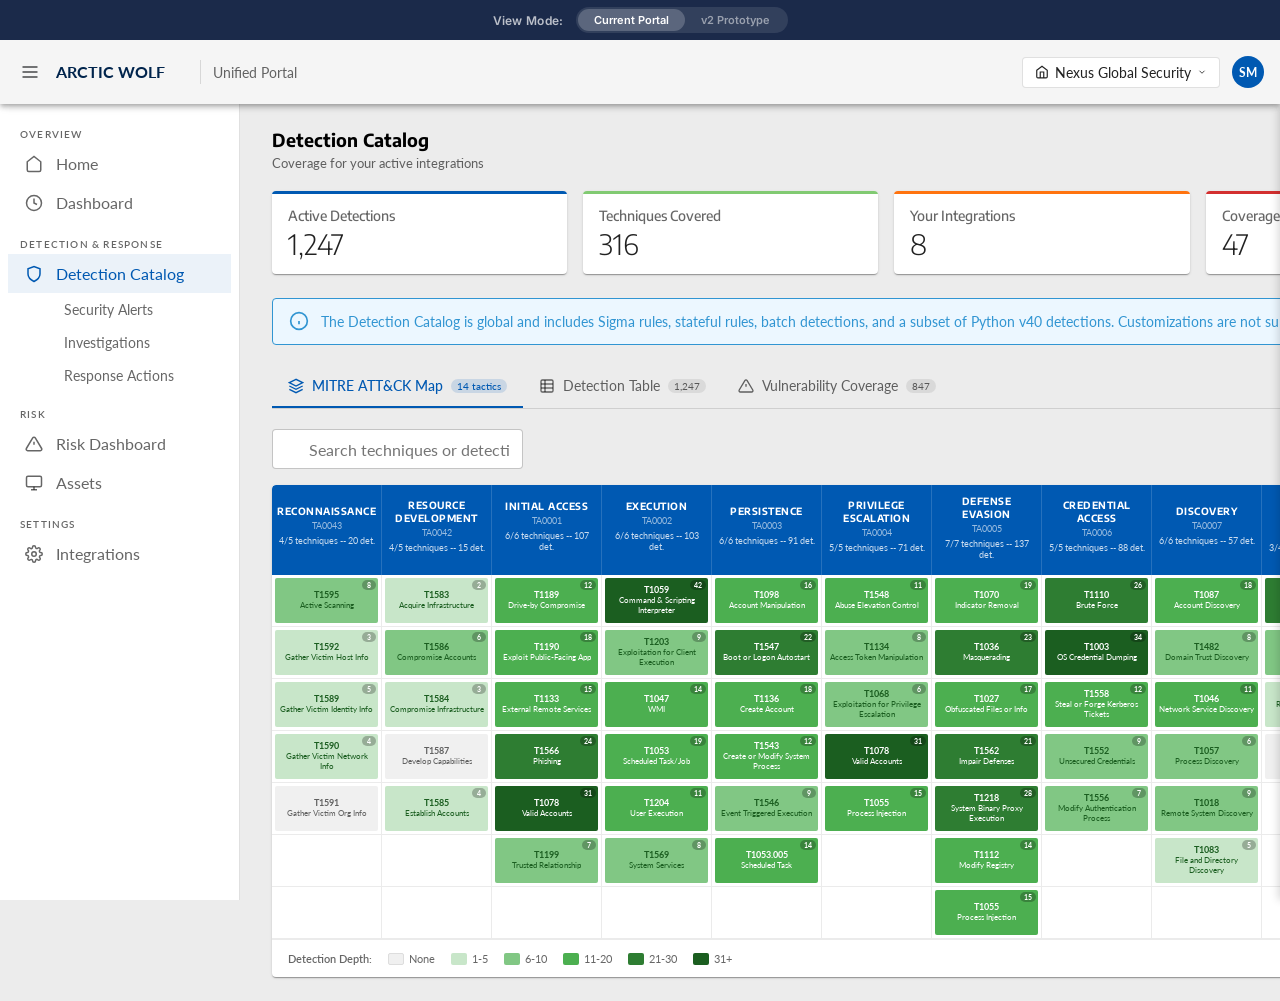
==== commit ca4a3fd9: "Update DC v2 prototype with portal-themed toggle Adds Current Portal / v2 Prototype toggle with live" ====
--- a/static-sites/detection-catalog-v2/index.html
+++ b/static-sites/detection-catalog-v2/index.html
@@ -1,13 +1,115 @@
 <!DOCTYPE html>
-<html lang="en" data-theme="light">
+<html lang="en" data-theme="portal">
 <head>
 <meta charset="UTF-8">
 <meta name="viewport" content="width=device-width, initial-scale=1.0">
-<title>Detection Catalog v2 -- Prototype</title>
-<link href="https://fonts.googleapis.com/css2?family=Inter:wght@300;400;500;600;700&display=swap" rel="stylesheet">
+<title>Detection Catalog v2 -- Portal Themed Prototype</title>
+<link href="https://fonts.googleapis.com/css2?family=Inter:wght@300;400;500;600;700&family=Lato:wght@300;400;700;900&family=Encode+Sans:wght@300;400;500;600;700&family=Courier+Prime&display=swap" rel="stylesheet">
 <style>
-/* ===================== Fenrir v2 Design Tokens ===================== */
-:root {
+/* ===================== Theme Toggle Bar ===================== */
+.theme-toggle-bar {
+    position: fixed; top: 0; left: 0; right: 0; z-index: 999;
+    height: 40px; background: #1B2A4A; display: flex; align-items: center;
+    justify-content: center; gap: 12px;
+}
+.theme-toggle-bar .toggle-label {
+    color: rgba(255,255,255,0.7); font-size: 12px; font-weight: 600;
+    font-family: 'Inter', sans-serif; letter-spacing: 0.3px;
+}
+.theme-toggle-bar .toggle-group {
+    display: inline-flex; background: rgba(255,255,255,0.1); border-radius: 9999px; padding: 2px;
+}
+.theme-toggle-bar .toggle-btn {
+    padding: 4px 16px; border-radius: 9999px; font-size: 11px; font-weight: 600;
+    cursor: pointer; border: none; background: transparent; color: rgba(255,255,255,0.5);
+    transition: all 0.2s; font-family: 'Inter', sans-serif;
+}
+.theme-toggle-bar .toggle-btn.active {
+    background: rgba(255,255,255,0.2); color: #FFFFFF;
+}
+.theme-toggle-bar .toggle-btn:hover:not(.active) {
+    color: rgba(255,255,255,0.8);
+}
+
+/* ===================== Portal Theme (Current Unified Portal) ===================== */
+/* Extracted from live portal (dashboard.arcticwolf.com) via Chrome DevTools 2026-04-10 */
+[data-theme="portal"] {
+    --aw-font-body: 'Lato', sans-serif;
+    --aw-font-heading: 'Encode Sans', sans-serif;
+    --aw-font-code: 'Courier Prime', monospace;
+    --aw-primary-light: #1983D4;
+    --aw-primary-main: #0059B2;
+    --aw-primary-dark: #00244C;
+    --aw-secondary-light: #f8a863;
+    --aw-secondary-main: #FF730F;
+    --aw-error-light: #ef5350;
+    --aw-error-main: #D32F2F;
+    --aw-warning-main: #ef6c00;
+    --aw-success-light: #81CA72;
+    --aw-success-main: #81CA72;
+    --aw-info-main: #3195D2;
+    --aw-text-primary: rgba(0, 0, 0, 0.87);
+    --aw-text-secondary: rgba(0, 0, 0, 0.6);
+    --aw-text-muted: rgba(0, 0, 0, 0.6);
+    --aw-text-hint: #58595B;
+    --aw-text-inverse: #FFFFFF;
+    --aw-label-bold: #3E3E40;
+    --aw-link-blue: #23618E;
+    --aw-bg-default: #FFFFFF;
+    --aw-bg-paper: #FFFFFF;
+    --aw-bg-base: #ECECEC;
+    --aw-bg-elevated: #FFFFFF;
+    --aw-bg-light: #F5F5F5;
+    --aw-bg-header: rgb(245, 245, 245);  /* MuiAppBar extracted */
+    --aw-info-banner-bg: #ECF7FF;
+    --aw-info-banner-border: #3195D2;
+    --aw-divider: rgba(0, 0, 0, 0.12);
+    --aw-border: rgba(0, 0, 0, 0.12);
+    --aw-border-input: rgba(0, 0, 0, 0.23);
+    --aw-border-light: rgba(0, 0, 0, 0.08);
+    --aw-accent-blue: #0059B2;
+    --aw-radius-sm: 2px;
+    --aw-radius-md: 4px;
+    --aw-radius-lg: 8px;
+    --aw-radius-card: 4px;
+    --aw-radius-pill: 9999px;
+    /* Material Design elevation shadows (extracted from live MUI components) */
+    --aw-shadow-card: 0px 2px 1px -1px rgba(0,0,0,0.2), 0px 1px 1px 0px rgba(0,0,0,0.14), 0px 1px 3px 0px rgba(0,0,0,0.12);  /* MUI elevation 1 */
+    --aw-shadow-header: 0px 2px 4px -1px rgba(0,0,0,0.2), 0px 4px 5px 0px rgba(0,0,0,0.14), 0px 1px 10px 0px rgba(0,0,0,0.12);  /* MUI elevation 4 */
+    --aw-shadow-sm: 0px 2px 1px -1px rgba(0,0,0,0.2), 0px 1px 1px 0px rgba(0,0,0,0.14), 0px 1px 3px 0px rgba(0,0,0,0.12);
+    --aw-shadow-md: 0px 3px 3px -2px rgba(0,0,0,0.2), 0px 3px 4px 0px rgba(0,0,0,0.14), 0px 1px 8px 0px rgba(0,0,0,0.12);
+    --aw-shadow-dropdown: 0px 5px 5px -3px rgba(0,0,0,0.2), 0px 8px 10px 1px rgba(0,0,0,0.14), 0px 3px 14px 2px rgba(0,0,0,0.12);
+    --aw-hover-subtle: rgba(0, 0, 0, 0.04);
+    --aw-hover-item: rgba(0, 0, 0, 0.04);
+    --aw-active-item: rgba(0, 89, 178, 0.08);
+    --aw-active-color: var(--aw-primary-main);
+    --aw-selected-row: rgba(0, 89, 178, 0.08);
+    --aw-primary-rgb: 0, 89, 178;
+    --aw-success-rgb: 129, 202, 114;
+    --aw-secondary-rgb: 255, 115, 15;
+    --aw-error-rgb: 211, 47, 47;
+    --aw-tint-opacity: 0.15;
+    --aw-severity-critical: #D32F2F;
+    --aw-severity-high: #ef6c00;
+    --aw-severity-medium: #f9a825;
+    --aw-severity-low: #2e7d32;
+    /* Portal-specific: table header weight, stat accent style, badge style */
+    --aw-table-header-weight: 400;
+    --aw-stat-accent-style: solid;
+    --aw-badge-ga-bg: #81CA72;
+    --aw-badge-ga-color: #000000;  /* GA badge text is black on green pill */
+    --aw-badge-ga-radius: 9999px;
+    --sidebar-w: 240px;
+    --header-h: 64px;  /* MuiAppBar: 64px height (extracted) */
+    --shelf-w: 480px;
+    --toggle-bar-h: 40px;
+}
+
+/* ===================== v2 Prototype Theme (Fenrir v2) ===================== */
+[data-theme="v2"] {
+    --aw-font-body: 'Inter', -apple-system, BlinkMacSystemFont, 'Segoe UI', Roboto, sans-serif;
+    --aw-font-heading: 'Inter', -apple-system, BlinkMacSystemFont, 'Segoe UI', Roboto, sans-serif;
+    --aw-font-code: 'SF Mono', 'Fira Code', monospace;
     --aw-primary-light: #0099FF;
     --aw-primary-main: #0059B2;
     --aw-primary-dark: #00244C;
@@ -24,17 +126,25 @@
     --aw-text-muted: #8A94A6;
     --aw-text-hint: #616161;
     --aw-text-inverse: #FFFFFF;
+    --aw-label-bold: #3E3E40;
+    --aw-link-blue: #0059B2;
     --aw-bg-default: #FFFFFF;
     --aw-bg-paper: #FFFFFF;
     --aw-bg-base: #f5f6f8;
     --aw-bg-elevated: #FFFFFF;
+    --aw-bg-light: #f5f6f8;
+    --aw-info-banner-bg: rgba(0, 89, 178, 0.05);
+    --aw-info-banner-border: #0099FF;
     --aw-divider: #E0E0E0;
     --aw-border: #E2E6ED;
+    --aw-border-input: #E2E6ED;
     --aw-border-light: #EEF1F5;
     --aw-accent-blue: #2B7DE9;
     --aw-radius-sm: 4px;
     --aw-radius-md: 6px;
     --aw-radius-lg: 8px;
+    --aw-radius-card: 12px;
+    --aw-radius-pill: 12px;
     --aw-shadow-sm: 0 1px 3px rgba(0,0,0,0.08);
     --aw-shadow-md: 0 2px 8px rgba(0,0,0,0.12);
     --aw-shadow-dropdown: 0 4px 20px rgba(0,0,0,0.15);
@@ -42,6 +152,7 @@
     --aw-hover-item: rgba(0,89,178,0.06);
     --aw-active-item: rgba(0,89,178,0.08);
     --aw-active-color: var(--aw-primary-main);
+    --aw-selected-row: rgba(0, 89, 178, 0.08);
     --aw-primary-rgb: 0, 89, 178;
     --aw-success-rgb: 46, 125, 50;
     --aw-secondary-rgb: 255, 115, 15;
@@ -51,14 +162,22 @@
     --aw-severity-high: #ef6c00;
     --aw-severity-medium: #f9a825;
     --aw-severity-low: #2e7d32;
+    /* v2-specific: table header weight, stat accent style, badge style */
+    --aw-table-header-weight: 600;
+    --aw-stat-accent-style: gradient;
+    --aw-badge-ga-bg: rgba(46, 125, 50, 0.15);
+    --aw-badge-ga-color: #2e7d32;
+    --aw-badge-ga-radius: 12px;
     --sidebar-w: 240px;
     --header-h: 56px;
     --shelf-w: 480px;
-}
-
+    --toggle-bar-h: 40px;
+}
+
+/* ===================== Reset & Base ===================== */
 *, *::before, *::after { margin: 0; padding: 0; box-sizing: border-box; }
 body {
-    font-family: 'Inter', -apple-system, BlinkMacSystemFont, 'Segoe UI', Roboto, sans-serif;
+    font-family: var(--aw-font-body);
     background: var(--aw-bg-base);
     color: var(--aw-text-primary);
 }
@@ -68,7 +187,12 @@
 .aw-header {
     display: flex; align-items: center; height: var(--header-h);
     background: var(--aw-bg-paper); border-bottom: 1px solid var(--aw-divider);
-    padding: 0 16px; position: fixed; top: 0; left: 0; right: 0; z-index: 200;
+    padding: 0 16px; position: fixed; top: var(--toggle-bar-h); left: 0; right: 0; z-index: 200;
+}
+/* Portal: MuiAppBar uses bg #F5F5F5 with Material elevation 4 shadow, no bottom border */
+[data-theme="portal"] .aw-header {
+    background: var(--aw-bg-header); border-bottom: none;
+    box-shadow: var(--aw-shadow-header);
 }
 .aw-header .hamburger {
     font-size: 20px; color: var(--aw-text-hint); cursor: pointer; margin-right: 12px;
@@ -76,44 +200,55 @@
 }
 .aw-header .header-logo { height: 28px; margin-right: 12px; }
 .aw-header .sep { width: 1px; height: 24px; background: var(--aw-divider); margin: 0 12px; flex-shrink: 0; }
-.aw-header .header-app-name { color: var(--aw-text-muted); font-size: 14px; white-space: nowrap; }
+.aw-header .header-app-name { color: var(--aw-text-muted); font-size: 14px; white-space: nowrap; font-family: var(--aw-font-body); }
 .aw-header .right { margin-left: auto; display: flex; align-items: center; gap: 12px; }
 .customer-selector {
     display: flex; align-items: center; gap: 6px; padding: 6px 12px;
     border: 1px solid var(--aw-border); border-radius: var(--aw-radius-md);
     font-size: 13px; font-weight: 500; color: var(--aw-text-primary); cursor: pointer;
-    background: var(--aw-bg-paper);
+    background: var(--aw-bg-paper); font-family: var(--aw-font-body);
 }
 .customer-selector:hover { border-color: var(--aw-primary-main); }
+/* Portal: customer selector matches MUI button style */
+[data-theme="portal"] .customer-selector { font-size: 14px; font-weight: 400; border-radius: 4px; }
 
 /* ===================== Layout ===================== */
-.aw-layout { display: flex; margin-top: var(--header-h); min-height: calc(100vh - var(--header-h)); }
+.aw-layout { display: flex; margin-top: calc(var(--header-h) + var(--toggle-bar-h)); min-height: calc(100vh - var(--header-h) - var(--toggle-bar-h)); }
 
 /* ===================== Sidebar ===================== */
 .aw-sidebar {
     width: var(--sidebar-w); min-width: var(--sidebar-w); background: var(--aw-bg-paper);
-    border-right: 1px solid var(--aw-divider); position: fixed; top: var(--header-h); bottom: 0;
+    border-right: 1px solid var(--aw-divider); position: fixed; top: calc(var(--header-h) + var(--toggle-bar-h)); bottom: 0;
     left: 0; z-index: 100; display: flex; flex-direction: column; overflow-y: auto;
 }
+/* Portal: MUI Drawer has 1px right border rgba(0,0,0,0.12), white bg */
+[data-theme="portal"] .aw-sidebar { border-right: 1px solid rgba(0, 0, 0, 0.12); }
 .nav-section-label {
     padding: 16px 12px 4px; font-size: 10px; font-weight: 600;
     text-transform: uppercase; letter-spacing: 1.2px; color: var(--aw-text-muted);
+    font-family: var(--aw-font-body);
 }
 .nav-item {
     display: flex; align-items: center; gap: 12px; padding: 10px 12px; font-size: 14px; font-weight: 500;
     color: var(--aw-text-secondary); cursor: pointer; border-left: 3px solid transparent;
-    transition: background 0.15s;
+    transition: background 0.15s; font-family: var(--aw-font-body);
 }
 .nav-item:hover { background: var(--aw-hover-item); }
 .nav-item.active { border-left-color: var(--aw-active-color); background: var(--aw-active-item); color: var(--aw-active-color); }
+/* Portal: MUI nav items are 400 weight, active gets blue bg tint */
+[data-theme="portal"] .nav-item { font-weight: 400; font-size: 16px; padding: 10px 16px; border-left: none; }
+[data-theme="portal"] .nav-item.active { border-left: none; background: var(--aw-active-item); color: var(--aw-active-color); font-weight: 400; }
 .nav-icon { width: 20px; display: flex; align-items: center; justify-content: center; flex-shrink: 0; }
 .nav-label { flex: 1; }
 .sub-item {
     display: block; padding: 8px 12px 8px 48px; font-size: 13px; color: var(--aw-text-secondary);
     cursor: pointer; border-left: 3px solid transparent; transition: background 0.15s;
+    font-family: var(--aw-font-body);
 }
 .sub-item:hover { background: var(--aw-hover-item); }
 .sub-item.active { border-left-color: var(--aw-active-color); background: var(--aw-active-item); color: var(--aw-active-color); }
+/* Portal: sub-items indented under parent, Lato 14px 400 */
+[data-theme="portal"] .sub-item { font-size: 14px; padding-left: 56px; border-left: none; }
 
 /* ===================== Content ===================== */
 .aw-content {
@@ -122,21 +257,51 @@
 }
 .aw-content.shelf-open { margin-right: var(--shelf-w); }
 .page-header { display: flex; align-items: center; justify-content: space-between; margin-bottom: 20px; }
-.page-title { font-size: 22px; font-weight: 400; color: var(--aw-text-primary); }
+.page-title {
+    font-size: 22px; font-weight: 700; color: var(--aw-text-primary);
+    font-family: var(--aw-font-heading);
+}
+/* Portal: page title is Encode Sans 18px 700, color rgb(0,0,0) (pure black) */
+[data-theme="portal"] .page-title { font-size: 18px; color: rgb(0, 0, 0); }
 
 /* ===================== Stat Cards ===================== */
 .stats-row { display: grid; grid-template-columns: repeat(5, 1fr); gap: 16px; margin-bottom: 24px; }
 .stat-card {
-    background: var(--aw-bg-paper); border-radius: 12px; border: 1px solid var(--aw-border);
+    background: var(--aw-bg-paper); border-radius: var(--aw-radius-card); border: 1px solid var(--aw-border);
     padding: 16px; position: relative; overflow: hidden;
+    box-shadow: var(--aw-shadow-sm);
+}
+/* Portal: MUI Paper elevation 1 shadow, no explicit border */
+[data-theme="portal"] .stat-card {
+    border: none; box-shadow: var(--aw-shadow-card);
 }
 .stat-card .accent { position: absolute; top: 0; left: 0; right: 0; height: 3px; }
-.stat-card .accent.blue { background: linear-gradient(90deg, var(--aw-primary-main), var(--aw-primary-light)); }
-.stat-card .accent.green { background: linear-gradient(90deg, var(--aw-success-main), var(--aw-success-light)); }
-.stat-card .accent.orange { background: linear-gradient(90deg, var(--aw-secondary-main), var(--aw-secondary-light)); }
-.stat-card .accent.red { background: linear-gradient(90deg, var(--aw-error-main), var(--aw-error-light)); }
-.stat-label { font-size: 11px; color: var(--aw-text-muted); text-transform: uppercase; letter-spacing: 0.5px; font-weight: 600; margin-bottom: 6px; }
-.stat-value { font-size: 28px; font-weight: 300; color: var(--aw-text-primary); line-height: 1; }
+/* v2 theme: gradient accents */
+[data-theme="v2"] .stat-card .accent.blue { background: linear-gradient(90deg, var(--aw-primary-main), var(--aw-primary-light)); }
+[data-theme="v2"] .stat-card .accent.green { background: linear-gradient(90deg, var(--aw-success-main), var(--aw-success-light)); }
+[data-theme="v2"] .stat-card .accent.orange { background: linear-gradient(90deg, var(--aw-secondary-main), var(--aw-secondary-light)); }
+[data-theme="v2"] .stat-card .accent.red { background: linear-gradient(90deg, var(--aw-error-main), var(--aw-error-light)); }
+[data-theme="v2"] .stat-card .accent.purple { background: linear-gradient(90deg, #7b1fa2, #ba68c8); }
+/* Portal theme: solid accents */
+[data-theme="portal"] .stat-card .accent.blue { background: var(--aw-primary-main); }
+[data-theme="portal"] .stat-card .accent.green { background: #81CA72; }
+[data-theme="portal"] .stat-card .accent.orange { background: var(--aw-secondary-main); }
+[data-theme="portal"] .stat-card .accent.red { background: var(--aw-error-main); }
+[data-theme="portal"] .stat-card .accent.purple { background: #7b1fa2; }
+
+.stat-label {
+    font-size: 11px; color: var(--aw-text-muted); text-transform: uppercase; letter-spacing: 0.5px;
+    font-weight: 600; margin-bottom: 6px; font-family: var(--aw-font-body);
+}
+/* Portal: stat labels are Encode Sans 14px 500, secondary color, sentence case */
+[data-theme="portal"] .stat-label {
+    font-size: 14px; font-weight: 500; font-family: var(--aw-font-heading);
+    text-transform: none; letter-spacing: normal; color: var(--aw-text-secondary);
+}
+.stat-value {
+    font-size: 28px; font-weight: 300; color: var(--aw-text-primary); line-height: 1;
+    font-family: var(--aw-font-heading);
+}
 
 /* ===================== Tabs ===================== */
 .aw-tabs {
@@ -146,10 +311,13 @@
     padding: 12px 20px; font-size: 13px; font-weight: 500; cursor: pointer;
     border-bottom: 2px solid transparent; color: var(--aw-text-secondary);
     transition: all 0.15s; background: none; border-top: none; border-left: none; border-right: none;
-    font-family: inherit; display: flex; align-items: center; gap: 8px;
+    font-family: var(--aw-font-body); display: flex; align-items: center; gap: 8px;
 }
 .aw-tab:hover { color: var(--aw-text-primary); background: var(--aw-hover-item); }
 .aw-tab.active { color: var(--aw-active-color); border-bottom-color: var(--aw-active-color); }
+/* Portal: MUI tabs are 14px Lato 400, with 2px blue underline on active */
+[data-theme="portal"] .aw-tab { font-size: 14px; font-weight: 400; padding: 12px 16px; }
+[data-theme="portal"] .aw-tab.active { font-weight: 500; }
 .tab-count {
     font-size: 10px; background: var(--aw-border-light); padding: 1px 6px; border-radius: 8px;
 }
@@ -162,47 +330,64 @@
     display: flex; align-items: center; gap: 12px; margin-bottom: 16px;
 }
 .toolbar-search {
-    flex: 1; padding: 8px 12px 8px 36px; border: 1px solid var(--aw-border); border-radius: var(--aw-radius-md);
-    font-size: 13px; font-family: inherit; outline: none; background: var(--aw-bg-paper); color: var(--aw-text-primary);
+    flex: 1; padding: 8px 12px 8px 36px; border: 1px solid var(--aw-border-input); border-radius: var(--aw-radius-md);
+    font-size: 13px; font-family: var(--aw-font-body); outline: none; background: var(--aw-bg-paper); color: var(--aw-text-primary);
     position: relative;
 }
 .toolbar-search:focus { border-color: var(--aw-active-color); }
+/* Portal: MUI input fields are Lato 16px, 40px height, 4px radius */
+[data-theme="portal"] .toolbar-search { font-size: 16px; height: 40px; border-radius: 4px; }
 .search-wrap { position: relative; flex: 1; }
 .search-wrap svg { position: absolute; left: 10px; top: 50%; transform: translateY(-50%); color: var(--aw-text-muted); }
 .filter-chips { display: flex; gap: 6px; flex-wrap: wrap; }
 .filter-chip {
-    padding: 4px 12px; border-radius: 12px; font-size: 11px; font-weight: 500;
+    padding: 4px 12px; border-radius: var(--aw-radius-pill); font-size: 11px; font-weight: 500;
     cursor: pointer; background: var(--aw-hover-subtle); color: var(--aw-text-secondary);
-    border: 1px solid transparent; transition: all 0.15s;
+    border: 1px solid transparent; transition: all 0.15s; font-family: var(--aw-font-body);
 }
 .filter-chip:hover { background: var(--aw-hover-item); }
 .filter-chip.active {
     background: rgba(var(--aw-primary-rgb), var(--aw-tint-opacity)); color: var(--aw-active-color);
     border-color: var(--aw-active-color);
 }
+/* Portal: filter chips use Lato 14px 700, link color for active */
+[data-theme="portal"] .filter-chip { font-weight: 700; font-size: 14px; }
+[data-theme="portal"] .filter-chip.active { color: var(--aw-link-blue); border-color: var(--aw-link-blue); }
 
 /* ===================== Data Table ===================== */
 .aw-table { width: 100%; border-collapse: collapse; }
 .aw-table th {
-    text-align: left; padding: 10px 14px; font-size: 11px; font-weight: 600;
+    text-align: left; padding: 10px 14px; font-size: 11px; font-weight: var(--aw-table-header-weight);
     color: var(--aw-text-muted); text-transform: uppercase; letter-spacing: 0.5px;
     border-bottom: 1px solid var(--aw-border); background: var(--aw-bg-paper);
-    position: sticky; top: 0; z-index: 5;
-}
+    position: sticky; top: 0; z-index: 5; font-family: var(--aw-font-body);
+}
+/* Portal theme: table headers use primary text color at weight 400 */
+[data-theme="portal"] .aw-table th { color: var(--aw-text-primary); font-weight: 400; }
 .aw-table td {
     padding: 10px 14px; font-size: 13px; border-bottom: 1px solid var(--aw-border-light);
-    color: var(--aw-text-primary);
-}
+    color: var(--aw-text-primary); font-family: var(--aw-font-body);
+}
+/* Portal: MUI DataGrid -- 14px Lato 400, 56px row height, no visible row borders */
+[data-theme="portal"] .aw-table td { font-size: 14px; height: 56px; padding: 0 10px; border-bottom: 1px solid rgba(0,0,0,0.12); }
+[data-theme="portal"] .aw-table th { height: 56px; padding: 0 10px; font-size: 14px; border-bottom: 1px solid rgba(0,0,0,0.12); }
 .aw-table tr { cursor: pointer; transition: background 0.1s; }
 .aw-table tbody tr:hover td { background: var(--aw-hover-item); }
-.aw-table tbody tr.selected td { background: var(--aw-active-item); }
+.aw-table tbody tr.selected td { background: var(--aw-selected-row); }
 
 /* ===================== Badges ===================== */
 .badge {
     display: inline-flex; align-items: center; gap: 4px; padding: 3px 10px;
-    border-radius: 12px; font-size: 11px; font-weight: 600; text-transform: uppercase; letter-spacing: 0.3px;
-}
-.badge.ga { background: rgba(var(--aw-success-rgb), var(--aw-tint-opacity)); color: var(--aw-success-main); }
+    border-radius: var(--aw-radius-pill); font-size: 11px; font-weight: 600;
+    text-transform: uppercase; letter-spacing: 0.3px; font-family: var(--aw-font-body);
+}
+/* Portal: GA badge is green pill #81CA72, black text, 14px 700, padding 4px 8px */
+[data-theme="portal"] .badge { font-size: 14px; font-weight: 700; padding: 4px 8px; }
+/* GA badge: portal gets green pill, v2 gets tinted */
+.badge.ga {
+    background: var(--aw-badge-ga-bg); color: var(--aw-badge-ga-color);
+    border-radius: var(--aw-badge-ga-radius);
+}
 .badge.beta { background: rgba(var(--aw-primary-rgb), var(--aw-tint-opacity)); color: var(--aw-primary-main); }
 .badge.new-badge {
     background: rgba(var(--aw-secondary-rgb), var(--aw-tint-opacity)); color: var(--aw-secondary-main);
@@ -211,12 +396,16 @@
 .badge.high { background: rgba(var(--aw-success-rgb), var(--aw-tint-opacity)); color: var(--aw-success-main); }
 .badge.medium { background: rgba(var(--aw-secondary-rgb), var(--aw-tint-opacity)); color: var(--aw-warning-main); }
 .badge.low { background: rgba(var(--aw-error-rgb), var(--aw-tint-opacity)); color: var(--aw-error-main); }
+/* Portal theme overrides for confidence badges */
+[data-theme="portal"] .badge.high { background: rgba(129, 202, 114, 0.2); color: #2e7d32; }
 
 /* ===================== MITRE ATT&CK Navigator Matrix ===================== */
 .mitre-matrix-wrap {
-    background: var(--aw-bg-paper); border: 1px solid var(--aw-border); border-radius: 12px;
-    overflow-x: auto; padding: 0;
-}
+    background: var(--aw-bg-paper); border: 1px solid var(--aw-border); border-radius: var(--aw-radius-card);
+    overflow-x: auto; padding: 0; box-shadow: var(--aw-shadow-sm);
+}
+/* Portal: MUI Paper elevation 1 */
+[data-theme="portal"] .mitre-matrix-wrap { border: none; box-shadow: var(--aw-shadow-card); }
 .mitre-matrix {
     display: grid; grid-template-columns: repeat(14, minmax(110px, 1fr));
     min-width: 1540px; gap: 0;
@@ -228,9 +417,11 @@
     border-right: 1px solid rgba(255,255,255,0.15);
     height: 90px; display: flex; flex-direction: column; align-items: center; justify-content: center;
 }
-.tactic-col:first-child .tactic-header-cell { border-radius: 12px 0 0 0; }
-.tactic-col:last-child .tactic-header-cell { border-radius: 0 12px 0 0; border-right: none; }
-.tactic-header-cell .tactic-name { font-size: 10px; font-weight: 700; text-transform: uppercase; letter-spacing: 0.5px; line-height: 1.3; }
+/* Portal theme: flat header instead of gradient */
+[data-theme="portal"] .tactic-header-cell { background: var(--aw-primary-main); }
+.tactic-col:first-child .tactic-header-cell { border-radius: var(--aw-radius-card) 0 0 0; }
+.tactic-col:last-child .tactic-header-cell { border-radius: 0 var(--aw-radius-card) 0 0; border-right: none; }
+.tactic-header-cell .tactic-name { font-size: 10px; font-weight: 700; text-transform: uppercase; letter-spacing: 0.5px; line-height: 1.3; font-family: var(--aw-font-heading); }
 .tactic-header-cell .tactic-id { font-size: 9px; opacity: 0.6; margin-top: 2px; }
 .tactic-header-cell .tactic-stats { font-size: 9px; opacity: 0.8; margin-top: 4px; }
 .tactic-header-cell .tactic-bar { height: 3px; background: rgba(255,255,255,0.2); border-radius: 2px; margin-top: 6px; overflow: hidden; }
@@ -239,7 +430,7 @@
 .technique-cell {
     padding: 3px; border-right: 1px solid var(--aw-border-light);
     border-bottom: 1px solid var(--aw-border-light);
-    height: 52px; /* fixed height for cross-column row alignment */
+    height: 52px;
 }
 .tactic-col:last-child .technique-cell { border-right: none; }
 .tech-box {
@@ -250,8 +441,8 @@
 }
 .tech-box:hover { transform: scale(1.05); z-index: 2; box-shadow: var(--aw-shadow-md); }
 .tech-box.selected { outline: 2px solid var(--aw-primary-main); outline-offset: 1px; }
-.tech-box .tech-id { font-size: 9px; font-weight: 700; line-height: 1; }
-.tech-box .tech-name { font-size: 8px; line-height: 1.2; margin-top: 2px; max-height: 20px; overflow: hidden; }
+.tech-box .tech-id { font-size: 9px; font-weight: 700; line-height: 1; font-family: var(--aw-font-body); }
+.tech-box .tech-name { font-size: 8px; line-height: 1.2; margin-top: 2px; max-height: 20px; overflow: hidden; font-family: var(--aw-font-body); }
 .tech-box .tech-count-badge {
     position: absolute; top: 2px; right: 2px; font-size: 7px; font-weight: 700;
     background: rgba(0,0,0,0.25); color: #fff; border-radius: 6px; padding: 1px 4px; min-width: 14px;
@@ -268,6 +459,7 @@
 .matrix-legend {
     display: flex; align-items: center; gap: 16px; padding: 12px 16px;
     border-top: 1px solid var(--aw-border-light); font-size: 11px; color: var(--aw-text-muted);
+    font-family: var(--aw-font-body);
 }
 .legend-item { display: flex; align-items: center; gap: 5px; }
 .legend-swatch { width: 16px; height: 12px; border-radius: 2px; }
@@ -275,18 +467,23 @@
 
 /* ===================== Slide-out Detail Shelf ===================== */
 .detail-shelf {
-    position: fixed; top: var(--header-h); right: 0; bottom: 0; width: var(--shelf-w);
+    position: fixed; top: calc(var(--header-h) + var(--toggle-bar-h)); right: 0; bottom: 0; width: var(--shelf-w);
     background: var(--aw-bg-paper); border-left: 1px solid var(--aw-divider);
     box-shadow: -4px 0 24px rgba(0,0,0,0.1); z-index: 150;
     display: flex; flex-direction: column;
     transform: translateX(100%); transition: transform 0.3s ease;
 }
+/* Portal: MUI drawer with elevation shadow */
+[data-theme="portal"] .detail-shelf {
+    box-shadow: -2px 0 8px rgba(0,0,0,0.15);
+    border-left: 1px solid rgba(0,0,0,0.12);
+}
 .detail-shelf.open { transform: translateX(0); }
 .shelf-header {
     padding: 16px 20px; border-bottom: 1px solid var(--aw-divider);
     display: flex; align-items: center; justify-content: space-between; flex-shrink: 0;
 }
-.shelf-header .shelf-title { font-size: 16px; font-weight: 600; color: var(--aw-text-primary); flex: 1; margin-right: 12px; }
+.shelf-header .shelf-title { font-size: 16px; font-weight: 600; color: var(--aw-text-primary); flex: 1; margin-right: 12px; font-family: var(--aw-font-heading); }
 .shelf-close {
     background: none; border: none; cursor: pointer; padding: 6px;
     color: var(--aw-text-hint); border-radius: var(--aw-radius-sm);
@@ -302,7 +499,7 @@
 .view-toggle-btn {
     padding: 4px 14px; border-radius: 14px; font-size: 11px; font-weight: 600;
     cursor: pointer; border: none; background: transparent; color: var(--aw-text-muted);
-    transition: all 0.2s; font-family: inherit;
+    transition: all 0.2s; font-family: var(--aw-font-body);
 }
 .view-toggle-btn.active {
     background: var(--aw-bg-paper); color: var(--aw-primary-main);
@@ -314,35 +511,44 @@
 .shelf-section-title {
     font-size: 11px; font-weight: 700; text-transform: uppercase; letter-spacing: 1px;
     color: var(--aw-text-muted); margin-bottom: 10px; padding-bottom: 6px;
-    border-bottom: 1px solid var(--aw-border-light);
+    border-bottom: 1px solid var(--aw-border-light); font-family: var(--aw-font-body);
 }
 .shelf-field { margin-bottom: 12px; }
-.shelf-field-label { font-size: 11px; color: var(--aw-text-muted); font-weight: 500; margin-bottom: 3px; }
-.shelf-field-value { font-size: 13px; color: var(--aw-text-primary); line-height: 1.5; }
-.shelf-field-value.mono { font-family: 'SF Mono', 'Fira Code', monospace; font-size: 12px; }
+.shelf-field-label { font-size: 11px; color: var(--aw-text-muted); font-weight: 500; margin-bottom: 3px; font-family: var(--aw-font-body); }
+/* Portal: detail panel labels are Lato 12px 400, color rgba(0,0,0,0.6) */
+[data-theme="portal"] .shelf-field-label { font-size: 12px; font-weight: 400; color: rgba(0, 0, 0, 0.6); }
+.shelf-field-value { font-size: 13px; color: var(--aw-text-primary); line-height: 1.5; font-family: var(--aw-font-body); }
+[data-theme="portal"] .shelf-field-value { font-size: 14px; }
+.shelf-field-value.mono { font-family: var(--aw-font-code); font-size: 12px; }
 
 .ai-summary-box {
     background: linear-gradient(135deg, rgba(var(--aw-secondary-rgb), 0.05) 0%, rgba(var(--aw-primary-rgb), 0.05) 100%);
     border: 1px solid rgba(var(--aw-secondary-rgb), 0.2);
     border-radius: var(--aw-radius-lg); padding: 14px; font-size: 13px; line-height: 1.6;
-    color: var(--aw-text-primary);
+    color: var(--aw-text-primary); font-family: var(--aw-font-body);
+}
+/* Portal theme: use info banner style for AI summary */
+[data-theme="portal"] .ai-summary-box {
+    background: var(--aw-info-banner-bg);
+    border: 1px solid var(--aw-info-banner-border);
 }
 .ai-summary-box .ai-label {
     font-size: 10px; font-weight: 700; color: var(--aw-secondary-main);
     text-transform: uppercase; letter-spacing: 0.5px; margin-bottom: 6px;
     display: flex; align-items: center; gap: 6px;
 }
+[data-theme="portal"] .ai-summary-box .ai-label { color: var(--aw-info-main); }
 
 .mitre-tag {
     display: inline-flex; align-items: center; gap: 4px; padding: 4px 10px;
     background: rgba(var(--aw-primary-rgb), var(--aw-tint-opacity));
     border-radius: var(--aw-radius-sm); font-size: 11px; font-weight: 500;
-    color: var(--aw-primary-main); margin: 2px;
+    color: var(--aw-primary-main); margin: 2px; font-family: var(--aw-font-body);
 }
 
 .code-block {
     background: #1e1e2e; color: #cdd6f4; border-radius: var(--aw-radius-md);
-    padding: 14px; font-family: 'SF Mono', 'Fira Code', monospace; font-size: 11px;
+    padding: 14px; font-family: var(--aw-font-code); font-size: 11px;
     line-height: 1.6; overflow-x: auto; max-height: 300px; overflow-y: auto;
     white-space: pre-wrap; word-break: break-all;
 }
@@ -353,7 +559,7 @@
 .log-source-tag {
     display: inline-flex; padding: 3px 8px; background: var(--aw-hover-subtle);
     border-radius: var(--aw-radius-sm); font-size: 11px; color: var(--aw-text-secondary);
-    margin: 2px;
+    margin: 2px; font-family: var(--aw-font-body);
 }
 
 /* ===================== Empty State ===================== */
@@ -362,18 +568,18 @@
     height: 100%; color: var(--aw-text-muted); text-align: center; padding: 40px;
 }
 .empty-shelf svg { width: 48px; height: 48px; margin-bottom: 16px; opacity: 0.3; }
-.empty-shelf .empty-text { font-size: 14px; font-weight: 500; margin-bottom: 4px; }
+.empty-shelf .empty-text { font-size: 14px; font-weight: 500; margin-bottom: 4px; font-family: var(--aw-font-heading); }
 .empty-shelf .empty-hint { font-size: 12px; }
 
 /* ===================== Pagination ===================== */
 .pagination {
     display: flex; align-items: center; justify-content: space-between; padding: 12px 0;
-    font-size: 12px; color: var(--aw-text-muted);
+    font-size: 12px; color: var(--aw-text-muted); font-family: var(--aw-font-body);
 }
 .pagination-buttons { display: flex; gap: 4px; }
 .pagination-btn {
     padding: 6px 10px; border: 1px solid var(--aw-border); border-radius: var(--aw-radius-sm);
-    background: var(--aw-bg-paper); cursor: pointer; font-size: 12px; font-family: inherit;
+    background: var(--aw-bg-paper); cursor: pointer; font-size: 12px; font-family: var(--aw-font-body);
     color: var(--aw-text-secondary); transition: all 0.15s;
 }
 .pagination-btn:hover { border-color: var(--aw-primary-main); color: var(--aw-primary-main); }
@@ -381,41 +587,50 @@
 
 /* ===================== Vulnerability Coverage Tab ===================== */
 .vuln-search-panel {
-    background: var(--aw-bg-paper); border: 1px solid var(--aw-border); border-radius: 12px;
-    padding: 20px; margin-bottom: 20px;
-}
-.vuln-search-panel h2 { font-size: 16px; font-weight: 600; margin: 0 0 16px 0; }
+    background: var(--aw-bg-paper); border: 1px solid var(--aw-border); border-radius: var(--aw-radius-card);
+    padding: 20px; margin-bottom: 20px; box-shadow: var(--aw-shadow-sm);
+}
+/* Portal: MUI Paper elevation 1 */
+[data-theme="portal"] .vuln-search-panel { border: none; box-shadow: var(--aw-shadow-card); }
+.vuln-search-panel h2 { font-size: 16px; font-weight: 600; margin: 0 0 16px 0; font-family: var(--aw-font-heading); }
 .vuln-search-row { display: flex; gap: 12px; align-items: flex-end; flex-wrap: wrap; }
 .vuln-form-group { display: flex; flex-direction: column; gap: 4px; }
-.vuln-form-label { font-size: 11px; font-weight: 600; color: var(--aw-text-muted); text-transform: uppercase; letter-spacing: 0.5px; }
+.vuln-form-label { font-size: 11px; font-weight: 600; color: var(--aw-text-muted); text-transform: uppercase; letter-spacing: 0.5px; font-family: var(--aw-font-body); }
+/* Portal theme: bold filter labels */
+[data-theme="portal"] .vuln-form-label { font-weight: 700; color: var(--aw-label-bold); }
 .vuln-form-input {
-    padding: 8px 14px; border: 1px solid var(--aw-border); border-radius: var(--aw-radius-md);
-    font-size: 13px; font-family: inherit; background: var(--aw-bg-paper); color: var(--aw-text-primary); outline: none;
+    padding: 8px 14px; border: 1px solid var(--aw-border-input); border-radius: var(--aw-radius-md);
+    font-size: 13px; font-family: var(--aw-font-body); background: var(--aw-bg-paper); color: var(--aw-text-primary); outline: none;
 }
 .vuln-form-input:focus { border-color: var(--aw-active-color); }
+/* Portal: MUI inputs are 16px, 40px height */
+[data-theme="portal"] .vuln-form-input { font-size: 16px; height: 40px; border-radius: 4px; }
+[data-theme="portal"] .vuln-form-select { font-size: 16px; height: 40px; border-radius: 4px; }
 .vuln-form-select {
-    padding: 8px 14px; border: 1px solid var(--aw-border); border-radius: var(--aw-radius-md);
-    font-size: 13px; font-family: inherit; background: var(--aw-bg-paper); color: var(--aw-text-primary); min-width: 150px;
+    padding: 8px 14px; border: 1px solid var(--aw-border-input); border-radius: var(--aw-radius-md);
+    font-size: 13px; font-family: var(--aw-font-body); background: var(--aw-bg-paper); color: var(--aw-text-primary); min-width: 150px;
 }
 .vuln-btn-primary {
     padding: 8px 20px; border-radius: var(--aw-radius-md); border: none;
     background: var(--aw-primary-main); color: #fff; font-size: 13px; font-weight: 500;
-    cursor: pointer; font-family: inherit; transition: background 0.15s;
+    cursor: pointer; font-family: var(--aw-font-body); transition: background 0.15s;
 }
 .vuln-btn-primary:hover { background: var(--aw-primary-dark); }
 .vuln-btn-outline {
     padding: 8px 16px; border-radius: var(--aw-radius-md); border: 1px solid var(--aw-border);
     background: var(--aw-bg-paper); color: var(--aw-text-muted); font-size: 13px;
-    cursor: pointer; font-family: inherit; transition: all 0.15s;
+    cursor: pointer; font-family: var(--aw-font-body); transition: all 0.15s;
 }
 .vuln-btn-outline:hover { border-color: var(--aw-primary-main); color: var(--aw-primary-main); }
 .vuln-filter-row { display: flex; gap: 12px; margin-bottom: 16px; flex-wrap: wrap; align-items: center; }
 .vuln-filter-select {
-    padding: 6px 12px; border: 1px solid var(--aw-border); border-radius: var(--aw-radius-md);
-    font-size: 12px; font-family: inherit; background: var(--aw-bg-paper); min-width: 160px;
+    padding: 6px 12px; border: 1px solid var(--aw-border-input); border-radius: var(--aw-radius-md);
+    font-size: 12px; font-family: var(--aw-font-body); background: var(--aw-bg-paper); min-width: 160px;
 }
 .vuln-clear-link { color: var(--aw-primary-main); text-decoration: none; font-size: 12px; cursor: pointer; }
 .vuln-clear-link:hover { text-decoration: underline; }
+/* Portal: links use #23618E, 14px, weight 700, no underline */
+[data-theme="portal"] .vuln-clear-link { color: var(--aw-link-blue); font-size: 14px; font-weight: 700; }
 .cvss-badge {
     display: inline-flex; align-items: center; justify-content: center; min-width: 36px;
     padding: 3px 8px; border-radius: 12px; font-size: 12px; font-weight: 700; color: #fff;
@@ -431,15 +646,39 @@
 .detection-link-badge.has-det {
     background: rgba(var(--aw-success-rgb), var(--aw-tint-opacity)); color: var(--aw-success-main);
 }
+[data-theme="portal"] .detection-link-badge.has-det {
+    background: rgba(129, 202, 114, 0.2); color: #2e7d32;
+}
 .detection-link-badge.no-det {
     background: rgba(var(--aw-error-rgb), 0.08); color: var(--aw-text-muted);
 }
 .vuln-results-header {
     display: flex; align-items: center; justify-content: space-between; margin-bottom: 12px;
 }
-.vuln-results-header h2 { font-size: 16px; font-weight: 600; margin: 0; }
+.vuln-results-header h2 { font-size: 16px; font-weight: 600; margin: 0; font-family: var(--aw-font-heading); }
 .vuln-count { font-size: 12px; color: var(--aw-text-muted); }
-.stat-card .accent.purple { background: linear-gradient(90deg, #7b1fa2, #ba68c8); }
+
+/* ===================== Table/Card containers ===================== */
+.table-container {
+    background: var(--aw-bg-paper); border-radius: var(--aw-radius-card);
+    border: 1px solid var(--aw-border); overflow: hidden; box-shadow: var(--aw-shadow-sm);
+}
+/* Portal: MUI DataGrid uses Paper elevation 1, no explicit border */
+[data-theme="portal"] .table-container {
+    border: none; box-shadow: var(--aw-shadow-card);
+}
+
+/* ===================== Info Banner (portal only) ===================== */
+.info-banner {
+    display: none; /* hidden by default */
+    align-items: flex-start; gap: 12px; padding: 12px 16px;
+    background: var(--aw-info-banner-bg); border: 1px solid var(--aw-info-banner-border);
+    border-radius: var(--aw-radius-md); margin-bottom: 20px;
+    font-size: 14px; line-height: 1.5; color: var(--aw-info-main);
+    font-family: var(--aw-font-body);
+}
+[data-theme="portal"] .info-banner { display: flex; }
+[data-theme="v2"] .info-banner { display: none; }
 
 /* ===================== Responsive ===================== */
 @media (max-width: 1200px) {
@@ -451,13 +690,22 @@
 </style>
 </head>
 <body>
+
+<!-- ===================== THEME TOGGLE BAR ===================== -->
+<div class="theme-toggle-bar">
+    <span class="toggle-label">View Mode:</span>
+    <div class="toggle-group">
+        <button class="toggle-btn active" data-set-theme="portal">Current Portal</button>
+        <button class="toggle-btn" data-set-theme="v2">v2 Prototype</button>
+    </div>
+</div>
 
 <!-- ===================== HEADER ===================== -->
 <header class="aw-header">
     <button class="hamburger">
         <svg width="20" height="20" viewBox="0 0 24 24" fill="none" stroke="currentColor" stroke-width="2"><line x1="3" y1="6" x2="21" y2="6"/><line x1="3" y1="12" x2="21" y2="12"/><line x1="3" y1="18" x2="21" y2="18"/></svg>
     </button>
-    <svg class="header-logo" viewBox="0 0 120 28" fill="none"><text x="0" y="20" font-family="Inter" font-size="16" font-weight="700" fill="#00244C">ARCTIC WOLF</text></svg>
+    <svg class="header-logo" viewBox="0 0 120 28" fill="none"><text x="0" y="20" font-size="16" font-weight="700" fill="#00244C" id="logoText">ARCTIC WOLF</text></svg>
     <div class="sep"></div>
     <span class="header-app-name">Unified Portal</span>
     <div class="right">
@@ -501,10 +749,10 @@
     <div class="page-header">
         <div>
             <div class="page-title">Detection Catalog</div>
-            <div style="font-size:13px;color:var(--aw-text-muted);margin-top:4px;">Coverage for your active integrations</div>
+            <div style="font-size:13px;color:var(--aw-text-muted);margin-top:4px;font-family:var(--aw-font-body);">Coverage for your active integrations</div>
         </div>
         <div style="display:flex;align-items:center;gap:12px;">
-            <div style="font-size:12px;color:var(--aw-text-muted);display:flex;align-items:center;gap:6px;">
+            <div style="font-size:12px;color:var(--aw-text-muted);display:flex;align-items:center;gap:6px;font-family:var(--aw-font-body);">
                 <span style="width:8px;height:8px;background:var(--aw-success-main);border-radius:50%;display:inline-block;animation:pulse 2s infinite;"></span>
                 Updated 2 hours ago
             </div>
@@ -538,6 +786,12 @@
             <div class="stat-label">CVE Coverage</div>
             <div class="stat-value">847</div>
         </div>
+    </div>
+
+    <!-- Info Banner (visible in portal theme) -->
+    <div class="info-banner" id="infoBanner">
+        <svg width="20" height="20" viewBox="0 0 24 24" fill="none" stroke="currentColor" stroke-width="2" style="flex-shrink:0;"><circle cx="12" cy="12" r="10"/><line x1="12" y1="16" x2="12" y2="12"/><line x1="12" y1="8" x2="12.01" y2="8"/></svg>
+        <span>The Detection Catalog is global and includes Sigma rules, stateful rules, batch detections, and a subset of Python v40 detections. Customizations are not supported.</span>
     </div>
 
     <!-- View Tabs -->
@@ -610,7 +864,7 @@
         </div>
 
         <!-- Table -->
-        <div style="background:var(--aw-bg-paper);border-radius:12px;border:1px solid var(--aw-border);overflow:hidden;">
+        <div class="table-container">
             <table class="aw-table">
                 <thead>
                     <tr>
@@ -692,7 +946,7 @@
         </div>
 
         <!-- Results Table -->
-        <div style="background:var(--aw-bg-paper);border-radius:12px;border:1px solid var(--aw-border);overflow:hidden;">
+        <div class="table-container">
             <table class="aw-table">
                 <thead>
                     <tr>
@@ -752,6 +1006,26 @@
 <style>@keyframes pulse { 0%,100%{opacity:1} 50%{opacity:.5} }</style>
 
 <script>
+// ===================== THEME TOGGLE =====================
+function applyTheme(theme) {
+    document.documentElement.setAttribute('data-theme', theme);
+    // Update logo font to match theme
+    var logoText = document.getElementById('logoText');
+    if (logoText) {
+        logoText.setAttribute('font-family', theme === 'portal' ? 'Encode Sans' : 'Inter');
+    }
+    // Update toggle button states
+    document.querySelectorAll('.toggle-btn').forEach(function(btn) {
+        btn.classList.toggle('active', btn.getAttribute('data-set-theme') === theme);
+    });
+}
+
+document.querySelectorAll('.toggle-btn[data-set-theme]').forEach(function(btn) {
+    btn.addEventListener('click', function() {
+        applyTheme(btn.getAttribute('data-set-theme'));
+    });
+});
+
 // ===================== MOCK DATA =====================
 const TACTICS = [
     { id: 'TA0043', name: 'Reconnaissance', techniques: [
@@ -1127,7 +1401,7 @@
                 ${linkedVulns.map(v => `
                     <div style="padding:10px;border:1px solid var(--aw-border-light);border-radius:var(--aw-radius-md);margin-bottom:6px;cursor:pointer;transition:background 0.15s;" onclick="selectVulnerabilityRow('${v.id}')" onmouseover="this.style.background='var(--aw-hover-item)'" onmouseout="this.style.background=''">
                         <div style="display:flex;justify-content:space-between;align-items:center;">
-                            <span style="font-family:'SF Mono','Fira Code',monospace;font-size:11px;color:var(--aw-primary-main);font-weight:600;">${v.cve}</span>
+                            <span style="font-family:var(--aw-font-code);font-size:11px;color:var(--aw-primary-main);font-weight:600;">${v.cve}</span>
                             <span class="cvss-badge ${getCvssClass(v.cvss)}" style="font-size:10px;padding:2px 6px;">${v.cvss}</span>
                         </div>
                         <div style="font-size:12px;margin-top:3px;">${v.name.substring(0, 50)}${v.name.length > 50 ? '...' : ''}</div>
@@ -1355,7 +1629,7 @@
                 <div style="font-weight:500;">${v.name}</div>
                 <div style="font-size:11px;color:var(--aw-text-muted);margin-top:2px;">${v.description.substring(0, 80)}...</div>
             </td>
-            <td><span style="font-family:'SF Mono','Fira Code',monospace;font-size:11px;color:var(--aw-primary-main);">${v.cve}</span></td>
+            <td><span style="font-family:var(--aw-font-code);font-size:11px;color:var(--aw-primary-main);">${v.cve}</span></td>
             <td style="font-size:12px;color:var(--aw-text-muted);">${v.source}</td>
             <td style="font-size:12px;">${v.platform}</td>
             <td style="font-size:12px;font-weight:500;color:${v.severity === 'Critical' ? 'var(--aw-severity-critical)' : v.severity === 'High' ? 'var(--aw-severity-high)' : 'var(--aw-text-secondary)'};">${v.severity}</td>
